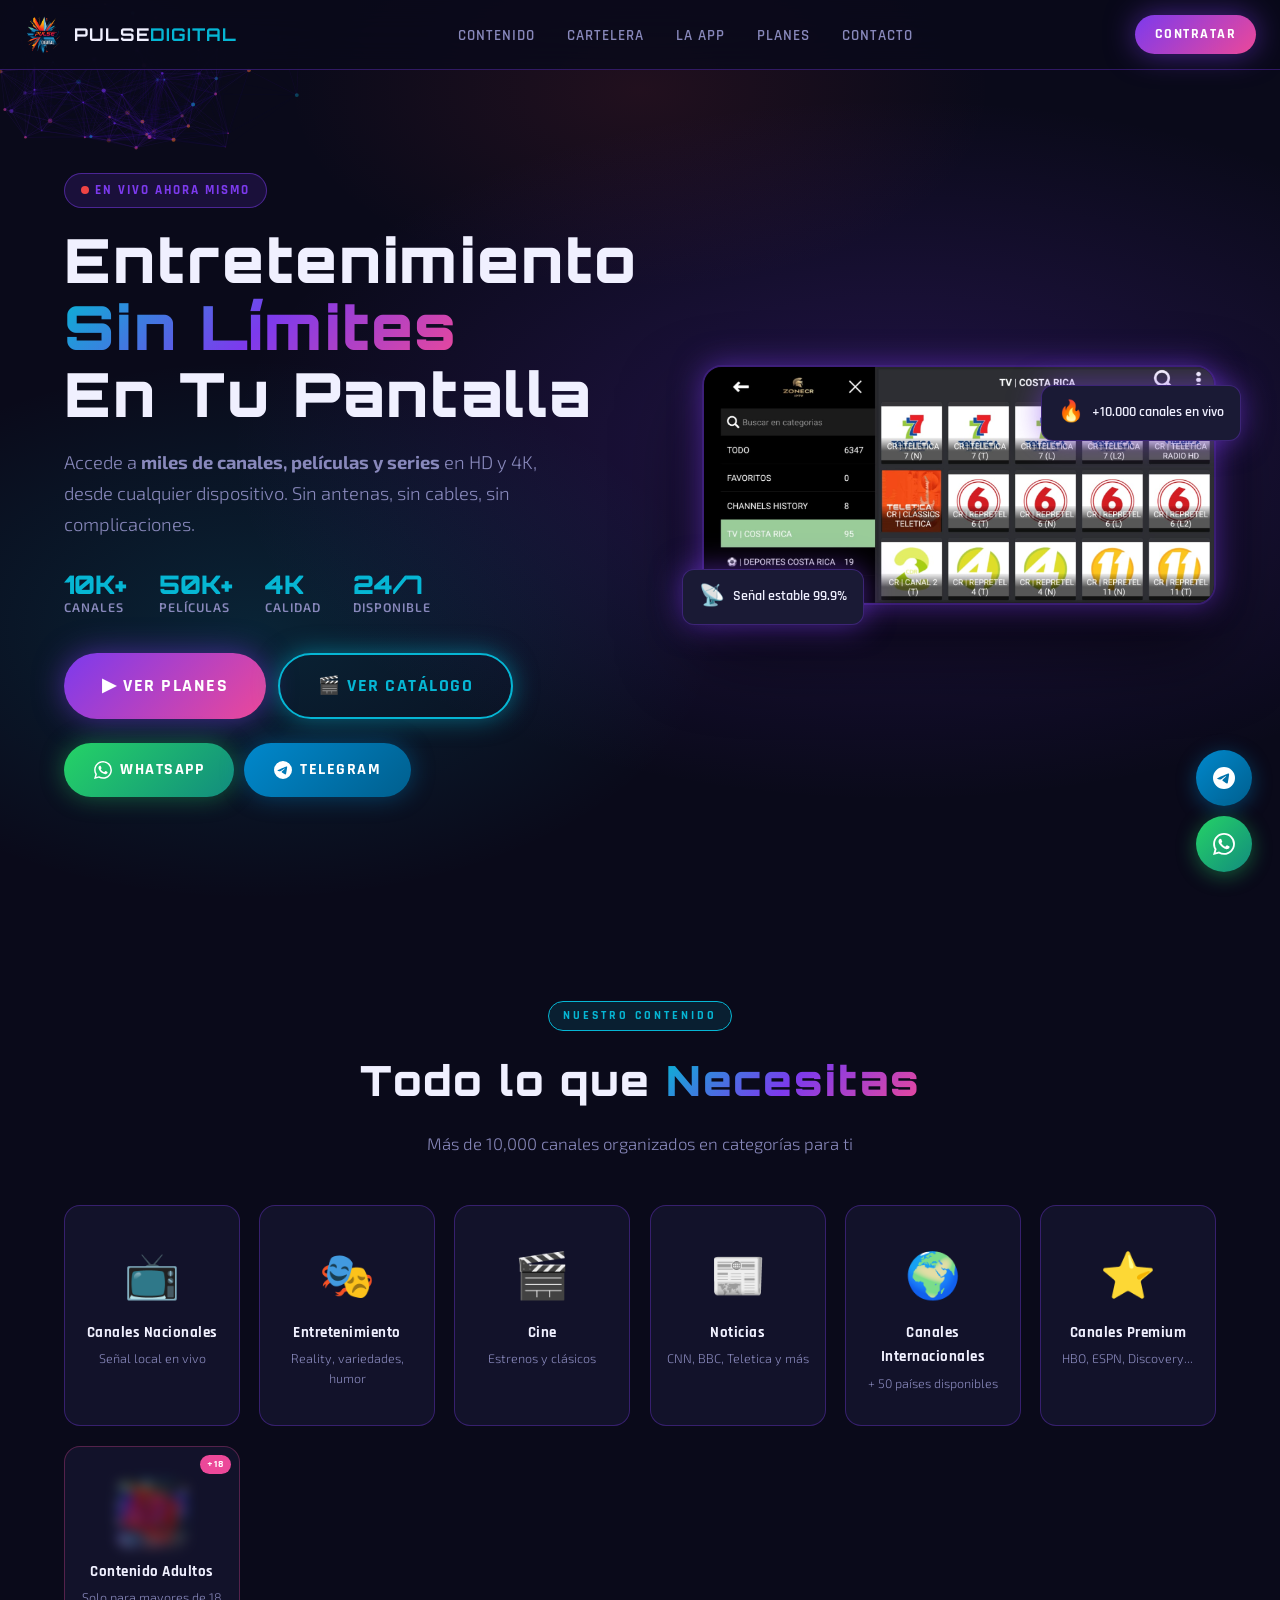
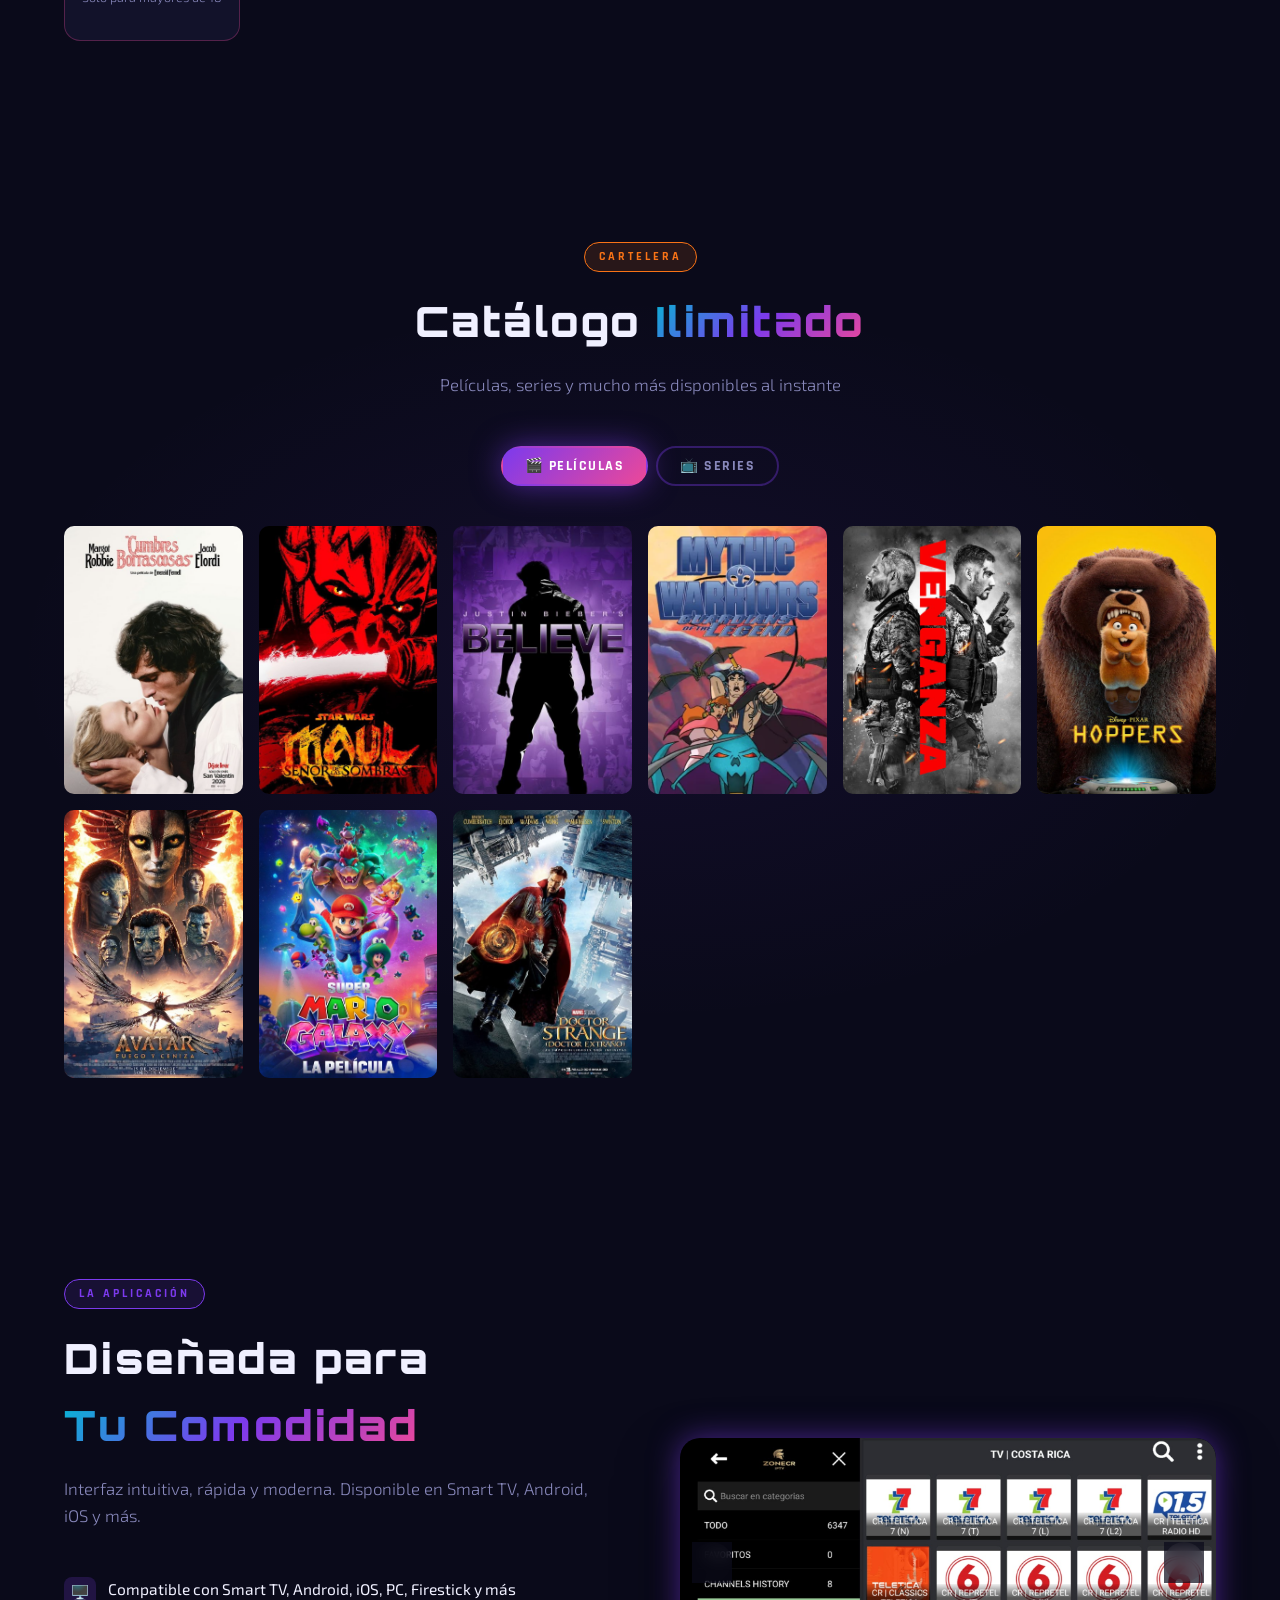
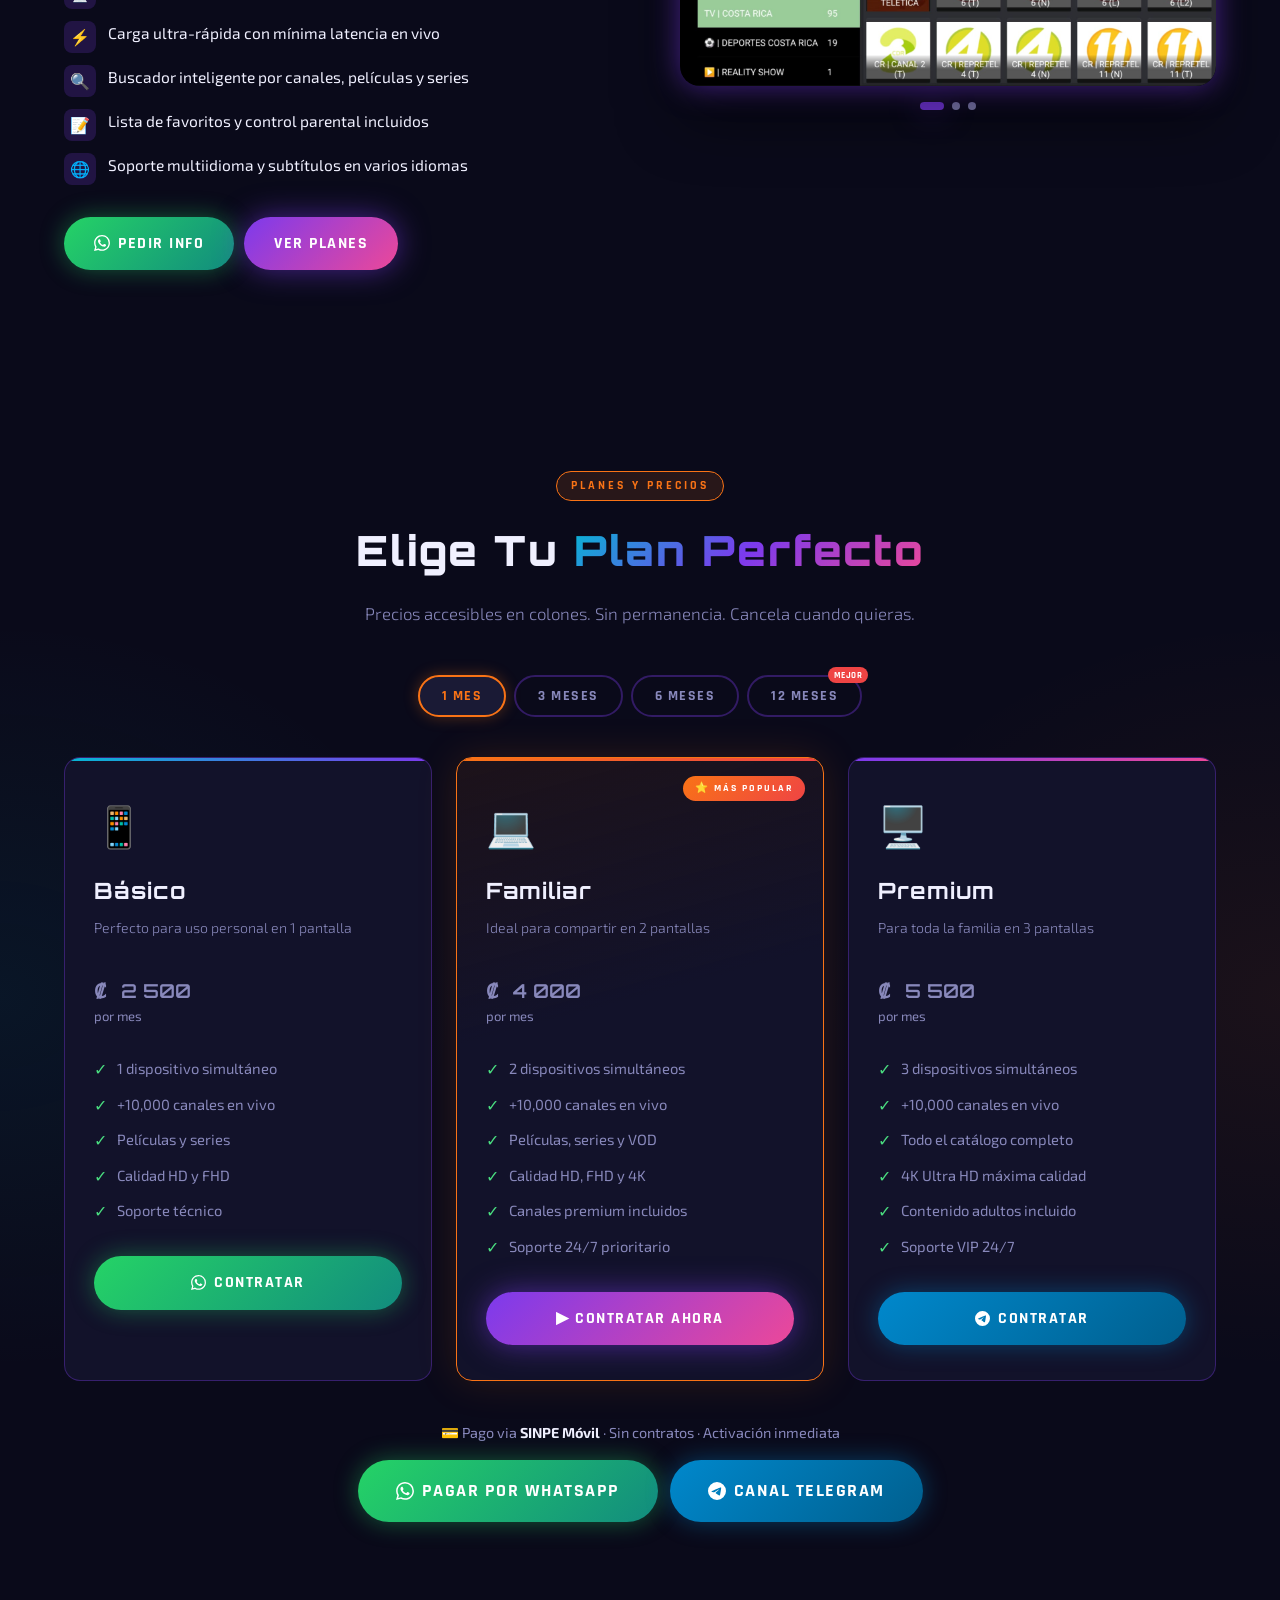
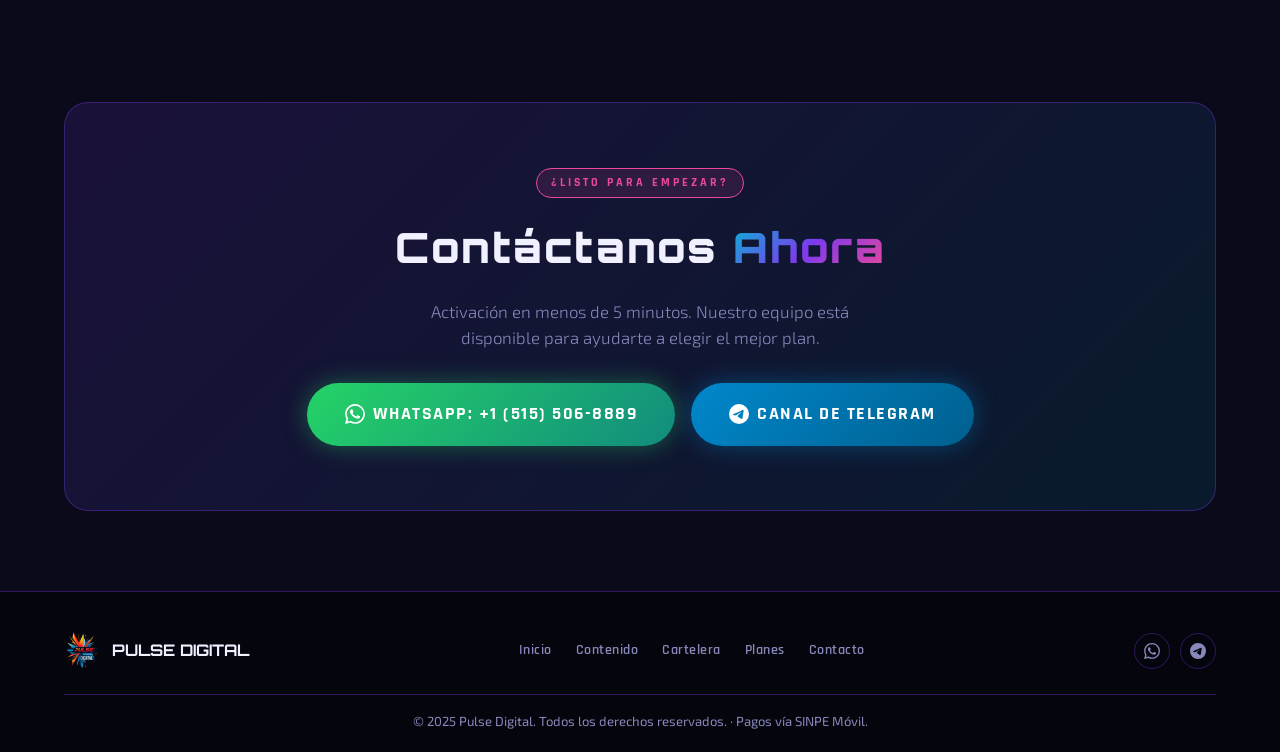
==== public/index.html @ c219a867 "ajustes y web completa" ====
<!DOCTYPE html>
<html lang="es">
<head>
  <meta charset="UTF-8" />
  <meta name="viewport" content="width=device-width, initial-scale=1.0" />
  <title>Pulse Digital — IPTV Premium</title>
  <meta name="description" content="Accede a miles de canales, películas y series con la mejor calidad de streaming. Pulse Digital IPTV — Entretenimiento sin límites." />

  <!-- Favicon -->
  <link rel="icon" type="image/png" href="images/logoPulseDigital.png" />

  <!-- Google Fonts -->
  <link rel="preconnect" href="https://fonts.googleapis.com" />
  <link rel="preconnect" href="https://fonts.gstatic.com" crossorigin />
  <link href="https://fonts.googleapis.com/css2?family=Rajdhani:wght@400;500;600;700&family=Exo+2:ital,wght@0,300;0,400;0,600;0,800;0,900;1,300&family=Orbitron:wght@400;700;900&display=swap" rel="stylesheet" />

  <!-- Stylesheet -->
  <link rel="stylesheet" href="styles.css" />
</head>
<body>

<!-- ============================
     FLOATING CONTACT BUTTONS
============================= -->
<div class="float-cta">
  <div style="position:relative;display:flex;align-items:center;">
    <a href="https://t.me/pulsedigitalnotification" target="_blank" rel="noopener" class="float-btn float-tg" aria-label="Telegram">
      <!-- Telegram SVG -->
      <svg width="22" height="22" viewBox="0 0 24 24" fill="currentColor"><path d="M11.944 0A12 12 0 0 0 0 12a12 12 0 0 0 12 12 12 12 0 0 0 12-12A12 12 0 0 0 12 0a12 12 0 0 0-.056 0zm4.962 7.224c.1-.002.321.023.465.14a.506.506 0 0 1 .171.325c.016.093.036.306.02.472-.18 1.898-.962 6.502-1.36 8.627-.168.9-.499 1.201-.82 1.23-.696.065-1.225-.46-1.9-.902-1.056-.693-1.653-1.124-2.678-1.8-1.185-.78-.417-1.21.258-1.91.177-.184 3.247-2.977 3.307-3.23.007-.032.014-.15-.056-.212s-.174-.041-.249-.024c-.106.024-1.793 1.14-5.061 3.345-.48.33-.913.49-1.302.48-.428-.008-1.252-.241-1.865-.44-.752-.245-1.349-.374-1.297-.789.027-.216.325-.437.893-.663 3.498-1.524 5.83-2.529 6.998-3.014 3.332-1.386 4.025-1.627 4.476-1.635z"/></svg>
    </a>
  </div>
  <div style="position:relative;display:flex;align-items:center;">
    <a href="https://wa.me/15155068889" target="_blank" rel="noopener" class="float-btn float-wa" aria-label="WhatsApp">
      <!-- WhatsApp SVG -->
      <svg width="22" height="22" viewBox="0 0 24 24" fill="currentColor"><path d="M17.472 14.382c-.297-.149-1.758-.867-2.03-.967-.273-.099-.471-.148-.67.15-.197.297-.767.966-.94 1.164-.173.199-.347.223-.644.075-.297-.15-1.255-.463-2.39-1.475-.883-.788-1.48-1.761-1.653-2.059-.173-.297-.018-.458.13-.606.134-.133.298-.347.446-.52.149-.174.198-.298.298-.497.099-.198.05-.371-.025-.52-.075-.149-.669-1.612-.916-2.207-.242-.579-.487-.5-.669-.51-.173-.008-.371-.01-.57-.01-.198 0-.52.074-.792.372-.272.297-1.04 1.016-1.04 2.479 0 1.462 1.065 2.875 1.213 3.074.149.198 2.096 3.2 5.077 4.487.709.306 1.262.489 1.694.625.712.227 1.36.195 1.871.118.571-.085 1.758-.719 2.006-1.413.248-.694.248-1.289.173-1.413-.074-.124-.272-.198-.57-.347m-5.421 7.403h-.004a9.87 9.87 0 0 1-5.031-1.378l-.361-.214-3.741.982.998-3.648-.235-.374a9.86 9.86 0 0 1-1.51-5.26c.001-5.45 4.436-9.884 9.888-9.884 2.64 0 5.122 1.03 6.988 2.898a9.825 9.825 0 0 1 2.893 6.994c-.003 5.45-4.437 9.884-9.885 9.884m8.413-18.297A11.815 11.815 0 0 0 12.05 0C5.495 0 .16 5.335.157 11.892c0 2.096.547 4.142 1.588 5.945L.057 24l6.305-1.654a11.882 11.882 0 0 0 5.683 1.448h.005c6.554 0 11.89-5.335 11.893-11.893a11.821 11.821 0 0 0-3.48-8.413z"/></svg>
    </a>
  </div>
</div>

<!-- ============================
     NAVBAR
============================= -->
<nav class="navbar" id="navbar">
  <a href="#" class="nav-logo">
    <img src="images/logoPulseDigital.png" alt="Pulse Digital Logo" />
    <span class="nav-logo-text">PULSE<span>DIGITAL</span></span>
  </a>

  <ul class="nav-links">
    <li><a href="#categorias">Contenido</a></li>
    <li><a href="#cartelera">Cartelera</a></li>
    <li><a href="#app">La App</a></li>
    <li><a href="#planes">Planes</a></li>
    <li><a href="#contacto">Contacto</a></li>
  </ul>

  <div class="nav-cta">
    <a href="https://wa.me/15155068889" target="_blank" rel="noopener" class="btn btn-primary">Contratar</a>
  </div>

  <div class="hamburger" id="hamburger" aria-label="Menú" role="button" tabindex="0">
    <span></span><span></span><span></span>
  </div>
</nav>

<!-- Mobile Menu -->
<div class="nav-mobile" id="navMobile">
  <a href="#categorias" class="nav-mobile-link">📺 Contenido</a>
  <a href="#cartelera" class="nav-mobile-link">🎬 Cartelera</a>
  <a href="#app" class="nav-mobile-link">📱 La App</a>
  <a href="#planes" class="nav-mobile-link">💰 Planes</a>
  <a href="#contacto" class="nav-mobile-link">📲 Contacto</a>
  <div class="mobile-btns">
    <a href="https://wa.me/15155068889" target="_blank" rel="noopener" class="btn btn-whatsapp">WhatsApp</a>
    <a href="https://t.me/pulsedigitalnotification" target="_blank" rel="noopener" class="btn btn-telegram">Telegram</a>
  </div>
</div>

<!-- ============================
     HERO
============================= -->
<section class="hero" id="inicio">
  <div class="hero-bg"></div>
  <canvas id="particleCanvas" class="hero-particles"></canvas>

  <div class="container">
    <div class="hero-content">
      <!-- Text -->
      <div class="hero-text">
        <div class="hero-badge">
          <span class="dot"></span>
          En vivo ahora mismo
        </div>

        <h1 class="hero-title">
          Entretenimiento<br />
          <span class="gradient-text">Sin Límites</span><br />
          En Tu Pantalla
        </h1>

        <p class="hero-sub">
          Accede a <strong>miles de canales, películas y series</strong> en HD y 4K,
          desde cualquier dispositivo. Sin antenas, sin cables, sin complicaciones.
        </p>

        <div class="hero-stats">
          <div class="stat">
            <span class="stat-num">10K+</span>
            <span class="stat-label">Canales</span>
          </div>
          <div class="stat">
            <span class="stat-num">50K+</span>
            <span class="stat-label">Películas</span>
          </div>
          <div class="stat">
            <span class="stat-num">4K</span>
            <span class="stat-label">Calidad</span>
          </div>
          <div class="stat">
            <span class="stat-num">24/7</span>
            <span class="stat-label">Disponible</span>
          </div>
        </div>

        <div class="hero-btns">
          <a href="#planes" class="btn btn-primary btn-lg">
            ▶ Ver Planes
          </a>
          <a href="#cartelera" class="btn btn-secondary btn-lg">
            🎬 Ver Catálogo
          </a>
        </div>

        <div class="hero-contact">
          <a href="https://wa.me/15155068889" target="_blank" rel="noopener" class="btn btn-whatsapp">
            <svg width="18" height="18" viewBox="0 0 24 24" fill="currentColor"><path d="M17.472 14.382c-.297-.149-1.758-.867-2.03-.967-.273-.099-.471-.148-.67.15-.197.297-.767.966-.94 1.164-.173.199-.347.223-.644.075-.297-.15-1.255-.463-2.39-1.475-.883-.788-1.48-1.761-1.653-2.059-.173-.297-.018-.458.13-.606.134-.133.298-.347.446-.52.149-.174.198-.298.298-.497.099-.198.05-.371-.025-.52-.075-.149-.669-1.612-.916-2.207-.242-.579-.487-.5-.669-.51-.173-.008-.371-.01-.57-.01-.198 0-.52.074-.792.372-.272.297-1.04 1.016-1.04 2.479 0 1.462 1.065 2.875 1.213 3.074.149.198 2.096 3.2 5.077 4.487.709.306 1.262.489 1.694.625.712.227 1.36.195 1.871.118.571-.085 1.758-.719 2.006-1.413.248-.694.248-1.289.173-1.413-.074-.124-.272-.198-.57-.347m-5.421 7.403h-.004a9.87 9.87 0 0 1-5.031-1.378l-.361-.214-3.741.982.998-3.648-.235-.374a9.86 9.86 0 0 1-1.51-5.26c.001-5.45 4.436-9.884 9.888-9.884 2.64 0 5.122 1.03 6.988 2.898a9.825 9.825 0 0 1 2.893 6.994c-.003 5.45-4.437 9.884-9.885 9.884m8.413-18.297A11.815 11.815 0 0 0 12.05 0C5.495 0 .16 5.335.157 11.892c0 2.096.547 4.142 1.588 5.945L.057 24l6.305-1.654a11.882 11.882 0 0 0 5.683 1.448h.005c6.554 0 11.89-5.335 11.893-11.893a11.821 11.821 0 0 0-3.48-8.413z"/></svg>
            WhatsApp
          </a>
          <a href="https://t.me/pulsedigitalnotification" target="_blank" rel="noopener" class="btn btn-telegram">
            <svg width="18" height="18" viewBox="0 0 24 24" fill="currentColor"><path d="M11.944 0A12 12 0 0 0 0 12a12 12 0 0 0 12 12 12 12 0 0 0 12-12A12 12 0 0 0 12 0a12 12 0 0 0-.056 0zm4.962 7.224c.1-.002.321.023.465.14a.506.506 0 0 1 .171.325c.016.093.036.306.02.472-.18 1.898-.962 6.502-1.36 8.627-.168.9-.499 1.201-.82 1.23-.696.065-1.225-.46-1.9-.902-1.056-.693-1.653-1.124-2.678-1.8-1.185-.78-.417-1.21.258-1.91.177-.184 3.247-2.977 3.307-3.23.007-.032.014-.15-.056-.212s-.174-.041-.249-.024c-.106.024-1.793 1.14-5.061 3.345-.48.33-.913.49-1.302.48-.428-.008-1.252-.241-1.865-.44-.752-.245-1.349-.374-1.297-.789.027-.216.325-.437.893-.663 3.498-1.524 5.83-2.529 6.998-3.014 3.332-1.386 4.025-1.627 4.476-1.635z"/></svg>
            Telegram
          </a>
        </div>
      </div>

      <!-- Visual -->
      <div class="hero-visual">
        <div class="hero-mockup-wrap">
          <img src="images/interfazapp.png" alt="Pulse Digital App" class="hero-screen" />
          <div class="hero-badge-pill pill-1">
            <span class="pill-icon">📡</span>
            <span>Señal estable 99.9%</span>
          </div>
          <div class="hero-badge-pill pill-2">
            <span class="pill-icon">🔥</span>
            <span>+10.000 canales en vivo</span>
          </div>
        </div>
      </div>
    </div>
  </div>
</section>

<!-- ============================
     CATEGORIES
============================= -->
<section class="categories" id="categorias">
  <div class="container">
    <div class="reveal">
      <div style="text-align:center;"><span class="section-tag tag-blue">Nuestro Contenido</span></div>
      <h2 class="section-title">Todo lo que <span class="gradient-text">Necesitas</span></h2>
      <p class="section-sub">Más de 10,000 canales organizados en categorías para ti</p>
    </div>

    <div class="categories-grid">

      <div class="cat-card reveal reveal-delay-1"
           style="--card-color:#06b6d4;--card-glow:rgba(6,182,212,0.35);--card-accent:linear-gradient(135deg,rgba(6,182,212,0.18),transparent)">
        <span class="cat-icon">📺</span>
        <div class="cat-name">Canales Nacionales</div>
        <div class="cat-count">Señal local en vivo</div>
      </div>

      <div class="cat-card reveal reveal-delay-2"
           style="--card-color:#7c3aed;--card-glow:rgba(124,58,237,0.35);--card-accent:linear-gradient(135deg,rgba(124,58,237,0.18),transparent)">
        <span class="cat-icon">🎭</span>
        <div class="cat-name">Entretenimiento</div>
        <div class="cat-count">Reality, variedades, humor</div>
      </div>

      <div class="cat-card reveal reveal-delay-3"
           style="--card-color:#f97316;--card-glow:rgba(249,115,22,0.35);--card-accent:linear-gradient(135deg,rgba(249,115,22,0.18),transparent)">
        <span class="cat-icon">🎬</span>
        <div class="cat-name">Cine</div>
        <div class="cat-count">Estrenos y clásicos</div>
      </div>

      <div class="cat-card reveal reveal-delay-4"
           style="--card-color:#ef4444;--card-glow:rgba(239,68,68,0.35);--card-accent:linear-gradient(135deg,rgba(239,68,68,0.18),transparent)">
        <span class="cat-icon">📰</span>
        <div class="cat-name">Noticias</div>
        <div class="cat-count">CNN, BBC, Teletica y más</div>
      </div>

      <div class="cat-card reveal reveal-delay-1"
           style="--card-color:#22c55e;--card-glow:rgba(34,197,94,0.35);--card-accent:linear-gradient(135deg,rgba(34,197,94,0.18),transparent)">
        <span class="cat-icon">🌍</span>
        <div class="cat-name">Canales Internacionales</div>
        <div class="cat-count">+ 50 países disponibles</div>
      </div>

      <div class="cat-card reveal reveal-delay-2"
           style="--card-color:#eab308;--card-glow:rgba(234,179,8,0.35);--card-accent:linear-gradient(135deg,rgba(234,179,8,0.18),transparent)">
        <span class="cat-icon">⭐</span>
        <div class="cat-name">Canales Premium</div>
        <div class="cat-count">HBO, ESPN, Discovery...</div>
      </div>

      <div class="cat-card adult-card reveal reveal-delay-3"
           style="--card-color:#ec4899;--card-glow:rgba(236,72,153,0.35);--card-accent:linear-gradient(135deg,rgba(236,72,153,0.18),transparent)">
        <div class="adult-badge">+18</div>
        <img src="images/canales+18.png" alt="Contenido +18" class="adult-img" />
        <div class="cat-name">Contenido Adultos</div>
        <div class="cat-count">Solo para mayores de 18</div>
      </div>

    </div>
  </div>
</section>

<!-- ============================
     CARTELERA / CATALOG
============================= -->
<section class="cartelera" id="cartelera">
  <div class="cartelera-bg"></div>
  <div class="container">
    <div class="reveal">
      <div style="text-align:center;"><span class="section-tag tag-orange">Cartelera</span></div>
      <h2 class="section-title">Catálogo <span class="gradient-text">Ilimitado</span></h2>
      <p class="section-sub">Películas, series y mucho más disponibles al instante</p>
    </div>

    <!-- Tabs -->
    <div class="tabs-wrap reveal">
      <button class="tab-btn active" data-tab="movies">🎬 Películas</button>
      <button class="tab-btn" data-tab="series">📺 Series</button>
    </div>

    <!-- Movies panel -->
    <div class="tab-panel active" id="tab-movies">
      <div class="media-grid">
        <div class="media-card reveal reveal-delay-1">
          <img src="images/pelicula1.png" alt="Película 1" loading="lazy" />
          <div class="media-overlay"><div class="media-play">▶</div></div>
        </div>
        <div class="media-card reveal reveal-delay-2">
          <img src="images/pelicula2.png" alt="Película 2" loading="lazy" />
          <div class="media-overlay"><div class="media-play">▶</div></div>
        </div>
        <div class="media-card reveal reveal-delay-3">
          <img src="images/pelicula3.png" alt="Película 3" loading="lazy" />
          <div class="media-overlay"><div class="media-play">▶</div></div>
        </div>
        <div class="media-card reveal reveal-delay-4">
          <img src="images/pelicula4.png" alt="Película 4" loading="lazy" />
          <div class="media-overlay"><div class="media-play">▶</div></div>
        </div>
        <div class="media-card reveal reveal-delay-1">
          <img src="images/pelicula5.png" alt="Película 5" loading="lazy" />
          <div class="media-overlay"><div class="media-play">▶</div></div>
        </div>
        <div class="media-card reveal reveal-delay-2">
          <img src="images/pelicula6.png" alt="Película 6" loading="lazy" />
          <div class="media-overlay"><div class="media-play">▶</div></div>
        </div>
        <div class="media-card reveal reveal-delay-3">
          <img src="images/pelicula7.png" alt="Película 7" loading="lazy" />
          <div class="media-overlay"><div class="media-play">▶</div></div>
        </div>
        <div class="media-card reveal reveal-delay-4">
          <img src="images/pelicula8.png" alt="Película 8" loading="lazy" />
          <div class="media-overlay"><div class="media-play">▶</div></div>
        </div>
        <div class="media-card reveal reveal-delay-1">
          <img src="images/pelicula9.png" alt="Película 9" loading="lazy" />
          <div class="media-overlay"><div class="media-play">▶</div></div>
        </div>
      </div>
    </div>

    <!-- Series panel -->
    <div class="tab-panel" id="tab-series">
      <div class="media-grid">
        <div class="media-card reveal reveal-delay-1">
          <img src="images/serie1.png" alt="Serie 1" loading="lazy" />
          <div class="media-overlay"><div class="media-play">▶</div></div>
        </div>
        <div class="media-card reveal reveal-delay-2">
          <img src="images/serie2.png" alt="Serie 2" loading="lazy" />
          <div class="media-overlay"><div class="media-play">▶</div></div>
        </div>
        <div class="media-card reveal reveal-delay-3">
          <img src="images/serie3.png" alt="Serie 3" loading="lazy" />
          <div class="media-overlay"><div class="media-play">▶</div></div>
        </div>
        <div class="media-card reveal reveal-delay-4">
          <img src="images/serie4.png" alt="Serie 4" loading="lazy" />
          <div class="media-overlay"><div class="media-play">▶</div></div>
        </div>
      </div>
    </div>
  </div>
</section>

<!-- ============================
     APP SECTION
============================= -->
<section class="app-section" id="app">
  <div class="container">
    <div class="app-inner">
      <!-- Text -->
      <div class="app-text reveal">
        <span class="section-tag tag-purple">La Aplicación</span>
        <h2 class="section-title">Diseñada para<br /><span class="gradient-text">Tu Comodidad</span></h2>
        <p class="section-sub">Interfaz intuitiva, rápida y moderna. Disponible en Smart TV, Android, iOS y más.</p>

        <ul class="app-features">
          <li class="app-feat">
            <span class="feat-icon">🖥️</span>
            <span>Compatible con Smart TV, Android, iOS, PC, Firestick y más</span>
          </li>
          <li class="app-feat">
            <span class="feat-icon">⚡</span>
            <span>Carga ultra-rápida con mínima latencia en vivo</span>
          </li>
          <li class="app-feat">
            <span class="feat-icon">🔍</span>
            <span>Buscador inteligente por canales, películas y series</span>
          </li>
          <li class="app-feat">
            <span class="feat-icon">📝</span>
            <span>Lista de favoritos y control parental incluidos</span>
          </li>
          <li class="app-feat">
            <span class="feat-icon">🌐</span>
            <span>Soporte multiidioma y subtítulos en varios idiomas</span>
          </li>
        </ul>

        <div style="display:flex;gap:10px;flex-wrap:wrap;">
          <a href="https://wa.me/15155068889" target="_blank" rel="noopener" class="btn btn-whatsapp">
            <svg width="16" height="16" viewBox="0 0 24 24" fill="currentColor"><path d="M17.472 14.382c-.297-.149-1.758-.867-2.03-.967-.273-.099-.471-.148-.67.15-.197.297-.767.966-.94 1.164-.173.199-.347.223-.644.075-.297-.15-1.255-.463-2.39-1.475-.883-.788-1.48-1.761-1.653-2.059-.173-.297-.018-.458.13-.606.134-.133.298-.347.446-.52.149-.174.198-.298.298-.497.099-.198.05-.371-.025-.52-.075-.149-.669-1.612-.916-2.207-.242-.579-.487-.5-.669-.51-.173-.008-.371-.01-.57-.01-.198 0-.52.074-.792.372-.272.297-1.04 1.016-1.04 2.479 0 1.462 1.065 2.875 1.213 3.074.149.198 2.096 3.2 5.077 4.487.709.306 1.262.489 1.694.625.712.227 1.36.195 1.871.118.571-.085 1.758-.719 2.006-1.413.248-.694.248-1.289.173-1.413-.074-.124-.272-.198-.57-.347m-5.421 7.403h-.004a9.87 9.87 0 0 1-5.031-1.378l-.361-.214-3.741.982.998-3.648-.235-.374a9.86 9.86 0 0 1-1.51-5.26c.001-5.45 4.436-9.884 9.888-9.884 2.64 0 5.122 1.03 6.988 2.898a9.825 9.825 0 0 1 2.893 6.994c-.003 5.45-4.437 9.884-9.885 9.884m8.413-18.297A11.815 11.815 0 0 0 12.05 0C5.495 0 .16 5.335.157 11.892c0 2.096.547 4.142 1.588 5.945L.057 24l6.305-1.654a11.882 11.882 0 0 0 5.683 1.448h.005c6.554 0 11.89-5.335 11.893-11.893a11.821 11.821 0 0 0-3.48-8.413z"/></svg>
            Pedir Info
          </a>
          <a href="#planes" class="btn btn-primary">Ver Planes</a>
        </div>
      </div>

      <!-- Slider -->
      <div class="reveal reveal-delay-2">
        <div class="slider-wrap">
          <div class="slider-track" id="sliderTrack">
            <div class="slide"><img src="images/interfazapp.png" alt="App Pantalla 1" /></div>
            <div class="slide"><img src="images/interfazapp2.png" alt="App Pantalla 2" /></div>
            <div class="slide"><img src="images/interfazapp3.png" alt="App Pantalla 3" /></div>
          </div>
          <div class="slider-arrows">
            <button class="arrow-btn" id="prevSlide" aria-label="Anterior">‹</button>
            <button class="arrow-btn" id="nextSlide" aria-label="Siguiente">›</button>
          </div>
        </div>
        <div class="slider-dots" id="sliderDots">
          <button class="dot active" data-index="0"></button>
          <button class="dot" data-index="1"></button>
          <button class="dot" data-index="2"></button>
        </div>
      </div>
    </div>
  </div>
</section>

<!-- ============================
     PRICING
============================= -->
<section class="pricing" id="planes">
  <div class="pricing-bg"></div>
  <div class="container">
    <div class="reveal">
      <div style="text-align:center;"><span class="section-tag tag-orange">Planes y Precios</span></div>
      <h2 class="section-title">Elige Tu <span class="gradient-text">Plan Perfecto</span></h2>
      <p class="section-sub">Precios accesibles en colones. Sin permanencia. Cancela cuando quieras.</p>
    </div>

    <!-- Duration Switcher -->
    <div class="duration-switch reveal">
      <button class="dur-btn active" data-dur="1">1 Mes</button>
      <button class="dur-btn" data-dur="3">3 Meses</button>
      <button class="dur-btn" data-dur="6">6 Meses</button>
      <button class="dur-btn" data-dur="12">
        12 Meses
        <span class="dur-badge">MEJOR</span>
      </button>
    </div>

    <!-- Plans Grid -->
    <div class="plans-grid">

      <!-- Plan 1 Dispositivo -->
      <div class="plan-card reveal reveal-delay-1"
           style="--plan-gradient: linear-gradient(90deg, #06b6d4, #7c3aed)">
        <span class="plan-icon">📱</span>
        <div class="plan-name">Básico</div>
        <div class="plan-desc">Perfecto para uso personal en 1 pantalla</div>
        <div class="plan-price-wrap">
          <div class="plan-price">
            <span class="plan-currency">₡</span>
            <span id="price-1"></span>
          </div>
          <div class="plan-period" id="period-1"></div>
        </div>
        <ul class="plan-features">
          <li class="plan-feat"><span class="check">✓</span> 1 dispositivo simultáneo</li>
          <li class="plan-feat"><span class="check">✓</span> +10,000 canales en vivo</li>
          <li class="plan-feat"><span class="check">✓</span> Películas y series</li>
          <li class="plan-feat"><span class="check">✓</span> Calidad HD y FHD</li>
          <li class="plan-feat"><span class="check">✓</span> Soporte técnico</li>
        </ul>
        <a href="https://wa.me/15155068889?text=Hola,%20quiero%20el%20plan%20B%C3%A1sico%20de%201%20dispositivo" target="_blank" rel="noopener" class="btn btn-whatsapp">
          <svg width="15" height="15" viewBox="0 0 24 24" fill="currentColor"><path d="M17.472 14.382c-.297-.149-1.758-.867-2.03-.967-.273-.099-.471-.148-.67.15-.197.297-.767.966-.94 1.164-.173.199-.347.223-.644.075-.297-.15-1.255-.463-2.39-1.475-.883-.788-1.48-1.761-1.653-2.059-.173-.297-.018-.458.13-.606.134-.133.298-.347.446-.52.149-.174.198-.298.298-.497.099-.198.05-.371-.025-.52-.075-.149-.669-1.612-.916-2.207-.242-.579-.487-.5-.669-.51-.173-.008-.371-.01-.57-.01-.198 0-.52.074-.792.372-.272.297-1.04 1.016-1.04 2.479 0 1.462 1.065 2.875 1.213 3.074.149.198 2.096 3.2 5.077 4.487.709.306 1.262.489 1.694.625.712.227 1.36.195 1.871.118.571-.085 1.758-.719 2.006-1.413.248-.694.248-1.289.173-1.413-.074-.124-.272-.198-.57-.347m-5.421 7.403h-.004a9.87 9.87 0 0 1-5.031-1.378l-.361-.214-3.741.982.998-3.648-.235-.374a9.86 9.86 0 0 1-1.51-5.26c.001-5.45 4.436-9.884 9.888-9.884 2.64 0 5.122 1.03 6.988 2.898a9.825 9.825 0 0 1 2.893 6.994c-.003 5.45-4.437 9.884-9.885 9.884m8.413-18.297A11.815 11.815 0 0 0 12.05 0C5.495 0 .16 5.335.157 11.892c0 2.096.547 4.142 1.588 5.945L.057 24l6.305-1.654a11.882 11.882 0 0 0 5.683 1.448h.005c6.554 0 11.89-5.335 11.893-11.893a11.821 11.821 0 0 0-3.48-8.413z"/></svg>
          Contratar
        </a>
      </div>

      <!-- Plan 2 Dispositivos FEATURED -->
      <div class="plan-card featured reveal reveal-delay-2"
           style="--plan-gradient: linear-gradient(90deg, #f97316, #ef4444)">
        <span class="plan-popular">⭐ MÁS POPULAR</span>
        <span class="plan-icon">💻</span>
        <div class="plan-name">Familiar</div>
        <div class="plan-desc">Ideal para compartir en 2 pantallas</div>
        <div class="plan-price-wrap">
          <div class="plan-price">
            <span class="plan-currency">₡</span>
            <span id="price-2"></span>
          </div>
          <div class="plan-period" id="period-2"></div>
        </div>
        <ul class="plan-features">
          <li class="plan-feat"><span class="check">✓</span> 2 dispositivos simultáneos</li>
          <li class="plan-feat"><span class="check">✓</span> +10,000 canales en vivo</li>
          <li class="plan-feat"><span class="check">✓</span> Películas, series y VOD</li>
          <li class="plan-feat"><span class="check">✓</span> Calidad HD, FHD y 4K</li>
          <li class="plan-feat"><span class="check">✓</span> Canales premium incluidos</li>
          <li class="plan-feat"><span class="check">✓</span> Soporte 24/7 prioritario</li>
        </ul>
        <a href="https://wa.me/15155068889?text=Hola,%20quiero%20el%20plan%20Familiar%20de%202%20dispositivos" target="_blank" rel="noopener" class="btn btn-primary">
          ▶ Contratar Ahora
        </a>
      </div>

      <!-- Plan 3 Dispositivos -->
      <div class="plan-card reveal reveal-delay-3"
           style="--plan-gradient: linear-gradient(90deg, #7c3aed, #ec4899)">
        <span class="plan-icon">🖥️</span>
        <div class="plan-name">Premium</div>
        <div class="plan-desc">Para toda la familia en 3 pantallas</div>
        <div class="plan-price-wrap">
          <div class="plan-price">
            <span class="plan-currency">₡</span>
            <span id="price-3"></span>
          </div>
          <div class="plan-period" id="period-3"></div>
        </div>
        <ul class="plan-features">
          <li class="plan-feat"><span class="check">✓</span> 3 dispositivos simultáneos</li>
          <li class="plan-feat"><span class="check">✓</span> +10,000 canales en vivo</li>
          <li class="plan-feat"><span class="check">✓</span> Todo el catálogo completo</li>
          <li class="plan-feat"><span class="check">✓</span> 4K Ultra HD máxima calidad</li>
          <li class="plan-feat"><span class="check">✓</span> Contenido adultos incluido</li>
          <li class="plan-feat"><span class="check">✓</span> Soporte VIP 24/7</li>
        </ul>
        <a href="https://wa.me/15155068889?text=Hola,%20quiero%20el%20plan%20Premium%20de%203%20dispositivos" target="_blank" rel="noopener" class="btn btn-telegram">
          <svg width="15" height="15" viewBox="0 0 24 24" fill="currentColor"><path d="M11.944 0A12 12 0 0 0 0 12a12 12 0 0 0 12 12 12 12 0 0 0 12-12A12 12 0 0 0 12 0a12 12 0 0 0-.056 0zm4.962 7.224c.1-.002.321.023.465.14a.506.506 0 0 1 .171.325c.016.093.036.306.02.472-.18 1.898-.962 6.502-1.36 8.627-.168.9-.499 1.201-.82 1.23-.696.065-1.225-.46-1.9-.902-1.056-.693-1.653-1.124-2.678-1.8-1.185-.78-.417-1.21.258-1.91.177-.184 3.247-2.977 3.307-3.23.007-.032.014-.15-.056-.212s-.174-.041-.249-.024c-.106.024-1.793 1.14-5.061 3.345-.48.33-.913.49-1.302.48-.428-.008-1.252-.241-1.865-.44-.752-.245-1.349-.374-1.297-.789.027-.216.325-.437.893-.663 3.498-1.524 5.83-2.529 6.998-3.014 3.332-1.386 4.025-1.627 4.476-1.635z"/></svg>
          Contratar
        </a>
      </div>
    </div>

    <!-- Payment info -->
    <div class="reveal" style="text-align:center;margin-top:2.5rem;">
      <p style="color:var(--text-muted);font-size:0.9rem;margin-bottom:1rem;">
        💳 Pago via <strong style="color:var(--text)">SINPE Móvil</strong> · Sin contratos · Activación inmediata
      </p>
      <div style="display:flex;justify-content:center;gap:12px;flex-wrap:wrap;">
        <a href="https://wa.me/15155068889" target="_blank" rel="noopener" class="btn btn-whatsapp btn-lg">
          <svg width="18" height="18" viewBox="0 0 24 24" fill="currentColor"><path d="M17.472 14.382c-.297-.149-1.758-.867-2.03-.967-.273-.099-.471-.148-.67.15-.197.297-.767.966-.94 1.164-.173.199-.347.223-.644.075-.297-.15-1.255-.463-2.39-1.475-.883-.788-1.48-1.761-1.653-2.059-.173-.297-.018-.458.13-.606.134-.133.298-.347.446-.52.149-.174.198-.298.298-.497.099-.198.05-.371-.025-.52-.075-.149-.669-1.612-.916-2.207-.242-.579-.487-.5-.669-.51-.173-.008-.371-.01-.57-.01-.198 0-.52.074-.792.372-.272.297-1.04 1.016-1.04 2.479 0 1.462 1.065 2.875 1.213 3.074.149.198 2.096 3.2 5.077 4.487.709.306 1.262.489 1.694.625.712.227 1.36.195 1.871.118.571-.085 1.758-.719 2.006-1.413.248-.694.248-1.289.173-1.413-.074-.124-.272-.198-.57-.347m-5.421 7.403h-.004a9.87 9.87 0 0 1-5.031-1.378l-.361-.214-3.741.982.998-3.648-.235-.374a9.86 9.86 0 0 1-1.51-5.26c.001-5.45 4.436-9.884 9.888-9.884 2.64 0 5.122 1.03 6.988 2.898a9.825 9.825 0 0 1 2.893 6.994c-.003 5.45-4.437 9.884-9.885 9.884m8.413-18.297A11.815 11.815 0 0 0 12.05 0C5.495 0 .16 5.335.157 11.892c0 2.096.547 4.142 1.588 5.945L.057 24l6.305-1.654a11.882 11.882 0 0 0 5.683 1.448h.005c6.554 0 11.89-5.335 11.893-11.893a11.821 11.821 0 0 0-3.48-8.413z"/></svg>
          Pagar por WhatsApp
        </a>
        <a href="https://t.me/pulsedigitalnotification" target="_blank" rel="noopener" class="btn btn-telegram btn-lg">
          <svg width="18" height="18" viewBox="0 0 24 24" fill="currentColor"><path d="M11.944 0A12 12 0 0 0 0 12a12 12 0 0 0 12 12 12 12 0 0 0 12-12A12 12 0 0 0 12 0a12 12 0 0 0-.056 0zm4.962 7.224c.1-.002.321.023.465.14a.506.506 0 0 1 .171.325c.016.093.036.306.02.472-.18 1.898-.962 6.502-1.36 8.627-.168.9-.499 1.201-.82 1.23-.696.065-1.225-.46-1.9-.902-1.056-.693-1.653-1.124-2.678-1.8-1.185-.78-.417-1.21.258-1.91.177-.184 3.247-2.977 3.307-3.23.007-.032.014-.15-.056-.212s-.174-.041-.249-.024c-.106.024-1.793 1.14-5.061 3.345-.48.33-.913.49-1.302.48-.428-.008-1.252-.241-1.865-.44-.752-.245-1.349-.374-1.297-.789.027-.216.325-.437.893-.663 3.498-1.524 5.83-2.529 6.998-3.014 3.332-1.386 4.025-1.627 4.476-1.635z"/></svg>
          Canal Telegram
        </a>
      </div>
    </div>
  </div>
</section>

<!-- ============================
     CONTACT SECTION
============================= -->
<section class="contact-section" id="contacto">
  <div class="container">
    <div class="contact-inner reveal">
      <span class="section-tag tag-pink" style="display:inline-block;margin-bottom:1rem;">¿Listo para Empezar?</span>
      <h2 class="section-title">Contáctanos <span class="gradient-text">Ahora</span></h2>
      <p class="section-sub" style="max-width:500px;margin:0 auto 0;">
        Activación en menos de 5 minutos. Nuestro equipo está disponible para ayudarte a elegir el mejor plan.
      </p>
      <div class="contact-btns">
        <a href="https://wa.me/15155068889?text=Hola!%20Me%20interesa%20el%20servicio%20de%20IPTV%20Pulse%20Digital" target="_blank" rel="noopener" class="btn btn-whatsapp btn-lg">
          <svg width="20" height="20" viewBox="0 0 24 24" fill="currentColor"><path d="M17.472 14.382c-.297-.149-1.758-.867-2.03-.967-.273-.099-.471-.148-.67.15-.197.297-.767.966-.94 1.164-.173.199-.347.223-.644.075-.297-.15-1.255-.463-2.39-1.475-.883-.788-1.48-1.761-1.653-2.059-.173-.297-.018-.458.13-.606.134-.133.298-.347.446-.52.149-.174.198-.298.298-.497.099-.198.05-.371-.025-.52-.075-.149-.669-1.612-.916-2.207-.242-.579-.487-.5-.669-.51-.173-.008-.371-.01-.57-.01-.198 0-.52.074-.792.372-.272.297-1.04 1.016-1.04 2.479 0 1.462 1.065 2.875 1.213 3.074.149.198 2.096 3.2 5.077 4.487.709.306 1.262.489 1.694.625.712.227 1.36.195 1.871.118.571-.085 1.758-.719 2.006-1.413.248-.694.248-1.289.173-1.413-.074-.124-.272-.198-.57-.347m-5.421 7.403h-.004a9.87 9.87 0 0 1-5.031-1.378l-.361-.214-3.741.982.998-3.648-.235-.374a9.86 9.86 0 0 1-1.51-5.26c.001-5.45 4.436-9.884 9.888-9.884 2.64 0 5.122 1.03 6.988 2.898a9.825 9.825 0 0 1 2.893 6.994c-.003 5.45-4.437 9.884-9.885 9.884m8.413-18.297A11.815 11.815 0 0 0 12.05 0C5.495 0 .16 5.335.157 11.892c0 2.096.547 4.142 1.588 5.945L.057 24l6.305-1.654a11.882 11.882 0 0 0 5.683 1.448h.005c6.554 0 11.89-5.335 11.893-11.893a11.821 11.821 0 0 0-3.48-8.413z"/></svg>
          WhatsApp: +1 (515) 506-8889
        </a>
        <a href="https://t.me/pulsedigitalnotification" target="_blank" rel="noopener" class="btn btn-telegram btn-lg">
          <svg width="20" height="20" viewBox="0 0 24 24" fill="currentColor"><path d="M11.944 0A12 12 0 0 0 0 12a12 12 0 0 0 12 12 12 12 0 0 0 12-12A12 12 0 0 0 12 0a12 12 0 0 0-.056 0zm4.962 7.224c.1-.002.321.023.465.14a.506.506 0 0 1 .171.325c.016.093.036.306.02.472-.18 1.898-.962 6.502-1.36 8.627-.168.9-.499 1.201-.82 1.23-.696.065-1.225-.46-1.9-.902-1.056-.693-1.653-1.124-2.678-1.8-1.185-.78-.417-1.21.258-1.91.177-.184 3.247-2.977 3.307-3.23.007-.032.014-.15-.056-.212s-.174-.041-.249-.024c-.106.024-1.793 1.14-5.061 3.345-.48.33-.913.49-1.302.48-.428-.008-1.252-.241-1.865-.44-.752-.245-1.349-.374-1.297-.789.027-.216.325-.437.893-.663 3.498-1.524 5.83-2.529 6.998-3.014 3.332-1.386 4.025-1.627 4.476-1.635z"/></svg>
          Canal de Telegram
        </a>
      </div>
    </div>
  </div>
</section>

<!-- ============================
     FOOTER
============================= -->
<footer>
  <div class="container">
    <div class="footer-inner">
      <div class="footer-logo">
        <img src="images/logoPulseDigital.png" alt="Pulse Digital" />
        <span class="footer-logo-text">PULSE DIGITAL</span>
      </div>
      <div class="footer-links">
        <a href="#inicio">Inicio</a>
        <a href="#categorias">Contenido</a>
        <a href="#cartelera">Cartelera</a>
        <a href="#planes">Planes</a>
        <a href="#contacto">Contacto</a>
      </div>
      <div class="footer-social">
        <a href="https://wa.me/15155068889" target="_blank" rel="noopener" class="social-btn" aria-label="WhatsApp">
          <svg width="16" height="16" viewBox="0 0 24 24" fill="currentColor"><path d="M17.472 14.382c-.297-.149-1.758-.867-2.03-.967-.273-.099-.471-.148-.67.15-.197.297-.767.966-.94 1.164-.173.199-.347.223-.644.075-.297-.15-1.255-.463-2.39-1.475-.883-.788-1.48-1.761-1.653-2.059-.173-.297-.018-.458.13-.606.134-.133.298-.347.446-.52.149-.174.198-.298.298-.497.099-.198.05-.371-.025-.52-.075-.149-.669-1.612-.916-2.207-.242-.579-.487-.5-.669-.51-.173-.008-.371-.01-.57-.01-.198 0-.52.074-.792.372-.272.297-1.04 1.016-1.04 2.479 0 1.462 1.065 2.875 1.213 3.074.149.198 2.096 3.2 5.077 4.487.709.306 1.262.489 1.694.625.712.227 1.36.195 1.871.118.571-.085 1.758-.719 2.006-1.413.248-.694.248-1.289.173-1.413-.074-.124-.272-.198-.57-.347m-5.421 7.403h-.004a9.87 9.87 0 0 1-5.031-1.378l-.361-.214-3.741.982.998-3.648-.235-.374a9.86 9.86 0 0 1-1.51-5.26c.001-5.45 4.436-9.884 9.888-9.884 2.64 0 5.122 1.03 6.988 2.898a9.825 9.825 0 0 1 2.893 6.994c-.003 5.45-4.437 9.884-9.885 9.884m8.413-18.297A11.815 11.815 0 0 0 12.05 0C5.495 0 .16 5.335.157 11.892c0 2.096.547 4.142 1.588 5.945L.057 24l6.305-1.654a11.882 11.882 0 0 0 5.683 1.448h.005c6.554 0 11.89-5.335 11.893-11.893a11.821 11.821 0 0 0-3.48-8.413z"/></svg>
        </a>
        <a href="https://t.me/pulsedigitalnotification" target="_blank" rel="noopener" class="social-btn" aria-label="Telegram">
          <svg width="16" height="16" viewBox="0 0 24 24" fill="currentColor"><path d="M11.944 0A12 12 0 0 0 0 12a12 12 0 0 0 12 12 12 12 0 0 0 12-12A12 12 0 0 0 12 0a12 12 0 0 0-.056 0zm4.962 7.224c.1-.002.321.023.465.14a.506.506 0 0 1 .171.325c.016.093.036.306.02.472-.18 1.898-.962 6.502-1.36 8.627-.168.9-.499 1.201-.82 1.23-.696.065-1.225-.46-1.9-.902-1.056-.693-1.653-1.124-2.678-1.8-1.185-.78-.417-1.21.258-1.91.177-.184 3.247-2.977 3.307-3.23.007-.032.014-.15-.056-.212s-.174-.041-.249-.024c-.106.024-1.793 1.14-5.061 3.345-.48.33-.913.49-1.302.48-.428-.008-1.252-.241-1.865-.44-.752-.245-1.349-.374-1.297-.789.027-.216.325-.437.893-.663 3.498-1.524 5.83-2.529 6.998-3.014 3.332-1.386 4.025-1.627 4.476-1.635z"/></svg>
        </a>
      </div>
    </div>
    <div class="footer-bottom">
      <p>© 2025 Pulse Digital. Todos los derechos reservados. · Pagos vía SINPE Móvil.</p>
    </div>
  </div>
</footer>

<!-- Script -->
<script src="script.js"></script>
</body>
</html>
---- public/styles.css ----
/* =============================================
   PULSE DIGITAL — IPTV Landing Page
   styles.css
   ============================================= */

/* --- Google Fonts Import --- */
@import url('https://fonts.googleapis.com/css2?family=Rajdhani:wght@400;500;600;700&family=Exo+2:ital,wght@0,300;0,400;0,600;0,800;0,900;1,300&family=Orbitron:wght@400;700;900&display=swap');

/* --- CSS Variables --- */
:root {
  --primary:      #7c3aed;
  --primary-dark: #4c1d95;
  --accent-blue:  #06b6d4;
  --accent-red:   #ef4444;
  --accent-orange:#f97316;
  --accent-pink:  #ec4899;
  --bg-dark:      #0a0a1a;
  --bg-card:      #12122a;
  --bg-card2:     #1a1a35;
  --text:         #f0f0ff;
  --text-muted:   #8888bb;
  --border:       rgba(124,58,237,0.35);
  --glow-purple:  0 0 30px rgba(124,58,237,0.55);
  --glow-blue:    0 0 25px rgba(6,182,212,0.5);
  --glow-orange:  0 0 25px rgba(249,115,22,0.5);
  --radius:       16px;
  --radius-sm:    10px;
  --font-display: 'Orbitron', sans-serif;
  --font-body:    'Exo 2', sans-serif;
  --font-ui:      'Rajdhani', sans-serif;
  --transition:   0.35s cubic-bezier(0.4, 0, 0.2, 1);
}

/* --- Reset & Base --- */
*, *::before, *::after { box-sizing: border-box; margin: 0; padding: 0; }

html { scroll-behavior: smooth; font-size: 16px; }

body {
  font-family: var(--font-body);
  background: var(--bg-dark);
  color: var(--text);
  overflow-x: hidden;
  line-height: 1.6;
}

/* Scrollbar */
::-webkit-scrollbar { width: 6px; }
::-webkit-scrollbar-track { background: var(--bg-dark); }
::-webkit-scrollbar-thumb { background: var(--primary); border-radius: 3px; }

/* --- Utility --- */
.container { max-width: 1200px; margin: 0 auto; padding: 0 24px; }
.section-title {
  font-family: var(--font-display);
  font-size: clamp(1.6rem, 4vw, 2.6rem);
  font-weight: 900;
  text-align: center;
  margin-bottom: 0.4em;
  letter-spacing: 2px;
}
.section-sub {
  text-align: center;
  color: var(--text-muted);
  font-size: 1.05rem;
  margin-bottom: 3rem;
  font-weight: 300;
}
.gradient-text {
  background: linear-gradient(135deg, var(--accent-blue), var(--primary), var(--accent-pink));
  -webkit-background-clip: text;
  -webkit-text-fill-color: transparent;
  background-clip: text;
}
.section-tag {
  display: inline-block;
  font-family: var(--font-ui);
  font-size: 0.78rem;
  font-weight: 700;
  letter-spacing: 3px;
  text-transform: uppercase;
  padding: 4px 14px;
  border-radius: 30px;
  margin-bottom: 1rem;
  border: 1px solid;
}
.tag-purple { color: var(--primary); border-color: var(--primary); background: rgba(124,58,237,0.12); }
.tag-blue   { color: var(--accent-blue); border-color: var(--accent-blue); background: rgba(6,182,212,0.12); }
.tag-orange { color: var(--accent-orange); border-color: var(--accent-orange); background: rgba(249,115,22,0.12); }
.tag-pink   { color: var(--accent-pink); border-color: var(--accent-pink); background: rgba(236,72,153,0.12); }

/* --- CTA Buttons --- */
.btn {
  display: inline-flex;
  align-items: center;
  gap: 8px;
  font-family: var(--font-ui);
  font-size: 1rem;
  font-weight: 700;
  letter-spacing: 1.5px;
  text-transform: uppercase;
  padding: 14px 30px;
  border-radius: 50px;
  text-decoration: none;
  cursor: pointer;
  border: none;
  transition: var(--transition);
  position: relative;
  overflow: hidden;
  white-space: nowrap;
}
.btn::after {
  content: '';
  position: absolute;
  inset: 0;
  background: rgba(255,255,255,0.15);
  opacity: 0;
  transition: opacity 0.2s;
}
.btn:hover::after { opacity: 1; }
.btn:hover { transform: translateY(-2px); }
.btn:active { transform: translateY(0); }

.btn-primary {
  background: linear-gradient(135deg, var(--primary), var(--accent-pink));
  color: #fff;
  box-shadow: var(--glow-purple);
}
.btn-secondary {
  background: transparent;
  color: var(--accent-blue);
  border: 2px solid var(--accent-blue);
  box-shadow: var(--glow-blue);
}
.btn-secondary:hover { background: rgba(6,182,212,0.12); }
.btn-whatsapp {
  background: linear-gradient(135deg, #25d366, #128c7e);
  color: #fff;
  box-shadow: 0 0 25px rgba(37,211,102,0.4);
}
.btn-telegram {
  background: linear-gradient(135deg, #0088cc, #005f8e);
  color: #fff;
  box-shadow: 0 0 25px rgba(0,136,204,0.4);
}
.btn-lg { padding: 17px 38px; font-size: 1.1rem; }

/* ===========================
   NAVBAR
=========================== */
.navbar {
  position: fixed;
  top: 0; left: 0; right: 0;
  z-index: 1000;
  padding: 0 24px;
  height: 70px;
  display: flex;
  align-items: center;
  justify-content: space-between;
  background: rgba(10,10,26,0.85);
  backdrop-filter: blur(20px);
  border-bottom: 1px solid var(--border);
  transition: var(--transition);
}
.navbar.scrolled { background: rgba(10,10,26,0.98); }
.nav-logo {
  display: flex;
  align-items: center;
  gap: 10px;
  text-decoration: none;
}
.nav-logo img { height: 40px; width: 40px; object-fit: contain; border-radius: 50%; }
.nav-logo-text {
  font-family: var(--font-display);
  font-size: 1.1rem;
  font-weight: 700;
  color: var(--text);
  letter-spacing: 1px;
}
.nav-logo-text span { color: var(--accent-blue); }
.nav-links {
  display: flex;
  gap: 2rem;
  list-style: none;
}
.nav-links a {
  font-family: var(--font-ui);
  font-size: 0.95rem;
  font-weight: 600;
  letter-spacing: 1px;
  text-transform: uppercase;
  color: var(--text-muted);
  text-decoration: none;
  transition: color 0.2s;
}
.nav-links a:hover { color: var(--accent-blue); }
.nav-cta { display: flex; gap: 10px; align-items: center; }
.nav-cta .btn { padding: 9px 20px; font-size: 0.85rem; }

.hamburger {
  display: none;
  flex-direction: column;
  gap: 5px;
  cursor: pointer;
  padding: 5px;
}
.hamburger span {
  display: block;
  width: 25px; height: 2px;
  background: var(--text);
  transition: var(--transition);
  border-radius: 2px;
}
.hamburger.active span:nth-child(1) { transform: translateY(7px) rotate(45deg); }
.hamburger.active span:nth-child(2) { opacity: 0; }
.hamburger.active span:nth-child(3) { transform: translateY(-7px) rotate(-45deg); }

.nav-mobile {
  display: none;
  position: fixed;
  top: 70px; left: 0; right: 0;
  background: rgba(10,10,26,0.97);
  backdrop-filter: blur(20px);
  border-bottom: 1px solid var(--border);
  padding: 24px;
  flex-direction: column;
  gap: 1.5rem;
  z-index: 999;
}
.nav-mobile.open { display: flex; }
.nav-mobile a {
  font-family: var(--font-ui);
  font-weight: 700;
  font-size: 1.1rem;
  letter-spacing: 1.5px;
  text-transform: uppercase;
  color: var(--text-muted);
  text-decoration: none;
  transition: color 0.2s;
}
.nav-mobile a:hover { color: var(--accent-blue); }
.nav-mobile .mobile-btns { display: flex; gap: 10px; flex-wrap: wrap; margin-top: 8px; }

/* ===========================
   HERO
=========================== */
.hero {
  position: relative;
  min-height: 100vh;
  display: flex;
  align-items: center;
  padding-top: 70px;
  overflow: hidden;
}
.hero-bg {
  position: absolute;
  inset: 0;
  background:
    radial-gradient(ellipse 80% 60% at 70% 50%, rgba(124,58,237,0.22) 0%, transparent 65%),
    radial-gradient(ellipse 60% 50% at 20% 70%, rgba(6,182,212,0.15) 0%, transparent 60%),
    radial-gradient(ellipse 50% 40% at 50% 10%, rgba(239,68,68,0.1) 0%, transparent 55%),
    var(--bg-dark);
}
.hero-particles {
  position: absolute;
  inset: 0;
  pointer-events: none;
}
.hero-content {
  position: relative;
  z-index: 2;
  display: grid;
  grid-template-columns: 1fr 1fr;
  gap: 4rem;
  align-items: center;
  padding: 80px 0;
}
.hero-badge {
  display: inline-flex;
  align-items: center;
  gap: 6px;
  background: rgba(124,58,237,0.15);
  border: 1px solid rgba(124,58,237,0.5);
  border-radius: 30px;
  padding: 6px 16px;
  font-size: 0.8rem;
  font-weight: 700;
  font-family: var(--font-ui);
  letter-spacing: 2px;
  text-transform: uppercase;
  color: var(--primary);
  margin-bottom: 1.2rem;
}
.hero-badge .dot { width: 8px; height: 8px; border-radius: 50%; background: var(--accent-red); animation: blink 1.5s infinite; }
@keyframes blink { 0%,100%{opacity:1} 50%{opacity:0.2} }

.hero-title {
  font-family: var(--font-display);
  font-size: clamp(2rem, 5.5vw, 3.8rem);
  font-weight: 900;
  line-height: 1.1;
  letter-spacing: 2px;
  margin-bottom: 1.2rem;
}
.hero-sub {
  font-size: 1.15rem;
  color: var(--text-muted);
  margin-bottom: 2rem;
  font-weight: 300;
  max-width: 480px;
  line-height: 1.7;
}
.hero-stats {
  display: flex;
  gap: 2rem;
  margin-bottom: 2.2rem;
  flex-wrap: wrap;
}
.stat {
  display: flex;
  flex-direction: column;
}
.stat-num {
  font-family: var(--font-display);
  font-size: 1.6rem;
  font-weight: 900;
  color: var(--accent-blue);
  line-height: 1;
}
.stat-label {
  font-size: 0.78rem;
  font-weight: 600;
  letter-spacing: 1px;
  text-transform: uppercase;
  color: var(--text-muted);
}
.hero-btns { display: flex; gap: 12px; flex-wrap: wrap; margin-bottom: 1.5rem; }
.hero-contact { display: flex; gap: 10px; flex-wrap: wrap; }

/* Hero Visual */
.hero-visual {
  position: relative;
  display: flex;
  justify-content: center;
}
.hero-mockup-wrap {
  position: relative;
  width: 100%;
  max-width: 520px;
}
.hero-screen {
  width: 100%;
  border-radius: 20px;
  border: 2px solid var(--border);
  box-shadow: var(--glow-purple), 0 40px 80px rgba(0,0,0,0.6);
  display: block;
  animation: float 4s ease-in-out infinite;
}
@keyframes float { 0%,100%{transform:translateY(0)} 50%{transform:translateY(-12px)} }
.hero-badge-pill {
  position: absolute;
  background: var(--bg-card2);
  border: 1px solid var(--border);
  border-radius: 12px;
  padding: 10px 16px;
  font-family: var(--font-ui);
  font-size: 0.85rem;
  font-weight: 600;
  display: flex;
  align-items: center;
  gap: 8px;
  backdrop-filter: blur(10px);
  box-shadow: var(--glow-purple);
  white-space: nowrap;
}
.pill-1 { bottom: -20px; left: -20px; animation: float 3s 0.5s ease-in-out infinite; }
.pill-2 { top: 20px; right: -25px; animation: float 3.5s 1s ease-in-out infinite; }
.pill-icon { font-size: 1.3rem; }

/* ===========================
   CATEGORIES
=========================== */
.categories { padding: 100px 0; }
.categories-grid {
  display: grid;
  grid-template-columns: repeat(auto-fit, minmax(160px, 1fr));
  gap: 1.2rem;
}
.cat-card {
  background: var(--bg-card);
  border: 1px solid var(--border);
  border-radius: var(--radius);
  padding: 2rem 1rem;
  text-align: center;
  cursor: pointer;
  transition: var(--transition);
  position: relative;
  overflow: hidden;
}
.cat-card::before {
  content: '';
  position: absolute;
  inset: 0;
  background: var(--card-accent, linear-gradient(135deg, rgba(124,58,237,0.15), transparent));
  opacity: 0;
  transition: opacity 0.35s;
}
.cat-card:hover { transform: translateY(-8px); border-color: var(--card-color, var(--primary)); box-shadow: 0 0 25px var(--card-glow, rgba(124,58,237,0.3)); }
.cat-card:hover::before { opacity: 1; }
.cat-icon { font-size: 2.8rem; margin-bottom: 0.7rem; display: block; transition: transform 0.35s; }
.cat-card:hover .cat-icon { transform: scale(1.15) rotate(-5deg); }
.cat-name {
  font-family: var(--font-ui);
  font-weight: 700;
  font-size: 0.95rem;
  letter-spacing: 0.5px;
  color: var(--text);
}
.cat-count { font-size: 0.78rem; color: var(--text-muted); margin-top: 4px; font-weight: 300; }

/* Adult content card */
.cat-card.adult-card {
  border-color: rgba(236,72,153,0.3);
  position: relative;
}
.adult-badge {
  position: absolute;
  top: 8px; right: 8px;
  background: var(--accent-pink);
  color: #fff;
  font-size: 0.6rem;
  font-weight: 800;
  letter-spacing: 1px;
  padding: 2px 7px;
  border-radius: 20px;
  font-family: var(--font-ui);
}
.adult-img {
  width: 70px; height: 70px;
  border-radius: 12px;
  object-fit: cover;
  margin: 0 auto 0.7rem;
  display: block;
  filter: blur(6px) brightness(0.6);
  transition: filter 0.3s;
}
.cat-card.adult-card:hover .adult-img { filter: blur(3px) brightness(0.8); }

/* ===========================
   CARTELERA
=========================== */
.cartelera { padding: 100px 0; position: relative; }
.cartelera-bg {
  position: absolute;
  inset: 0;
  background: radial-gradient(ellipse 70% 50% at 50% 50%, rgba(124,58,237,0.08) 0%, transparent 70%);
  pointer-events: none;
}
.tabs-wrap {
  display: flex;
  justify-content: center;
  gap: 0.5rem;
  margin-bottom: 2.5rem;
  flex-wrap: wrap;
}
.tab-btn {
  font-family: var(--font-ui);
  font-size: 0.9rem;
  font-weight: 700;
  letter-spacing: 1.5px;
  text-transform: uppercase;
  padding: 9px 22px;
  border-radius: 30px;
  border: 2px solid var(--border);
  background: transparent;
  color: var(--text-muted);
  cursor: pointer;
  transition: var(--transition);
}
.tab-btn:hover { border-color: var(--primary); color: var(--text); }
.tab-btn.active {
  background: linear-gradient(135deg, var(--primary), var(--accent-pink));
  border-color: transparent;
  color: #fff;
  box-shadow: var(--glow-purple);
}
.tab-panel { display: none; }
.tab-panel.active { display: block; }
.media-grid {
  display: grid;
  grid-template-columns: repeat(auto-fill, minmax(160px, 1fr));
  gap: 1rem;
}
.media-card {
  position: relative;
  border-radius: var(--radius-sm);
  overflow: hidden;
  cursor: pointer;
  aspect-ratio: 2/3;
  background: var(--bg-card);
}
.media-card img {
  width: 100%; height: 100%;
  object-fit: cover;
  transition: transform 0.5s cubic-bezier(0.4,0,0.2,1);
  display: block;
}
.media-card:hover img { transform: scale(1.08); }
.media-overlay {
  position: absolute;
  inset: 0;
  background: linear-gradient(to top, rgba(10,10,26,0.95) 0%, transparent 50%);
  opacity: 0;
  transition: opacity 0.35s;
  display: flex;
  align-items: flex-end;
  padding: 16px;
}
.media-card:hover .media-overlay { opacity: 1; }
.media-play {
  width: 42px; height: 42px;
  border-radius: 50%;
  background: var(--primary);
  display: flex;
  align-items: center;
  justify-content: center;
  font-size: 1.1rem;
  box-shadow: var(--glow-purple);
}

/* ===========================
   APP SLIDER
=========================== */
.app-section { padding: 100px 0; }
.app-inner {
  display: grid;
  grid-template-columns: 1fr 1fr;
  gap: 5rem;
  align-items: center;
}
.app-text .section-title { text-align: left; }
.app-text .section-sub { text-align: left; }
.app-features { list-style: none; margin-bottom: 2rem; display: flex; flex-direction: column; gap: 12px; }
.app-feat {
  display: flex;
  align-items: flex-start;
  gap: 12px;
  font-size: 0.97rem;
}
.feat-icon {
  width: 32px; height: 32px;
  border-radius: 8px;
  display: flex;
  align-items: center;
  justify-content: center;
  font-size: 1rem;
  flex-shrink: 0;
  background: rgba(124,58,237,0.2);
}

.slider-wrap { position: relative; border-radius: 20px; overflow: hidden; box-shadow: var(--glow-purple), 0 30px 60px rgba(0,0,0,0.5); }
.slider-track { display: flex; transition: transform 0.5s cubic-bezier(0.4,0,0.2,1); }
.slide img { width: 100%; display: block; border-radius: 20px; }
.slide { flex-shrink: 0; width: 100%; }
.slider-dots {
  display: flex;
  justify-content: center;
  gap: 8px;
  margin-top: 16px;
}
.dot {
  width: 8px; height: 8px;
  border-radius: 50%;
  background: var(--text-muted);
  cursor: pointer;
  transition: var(--transition);
  border: none;
  padding: 0;
}
.dot.active { background: var(--primary); width: 24px; border-radius: 4px; box-shadow: var(--glow-purple); }
.slider-arrows {
  position: absolute;
  top: 50%; transform: translateY(-50%);
  left: 0; right: 0;
  display: flex;
  justify-content: space-between;
  padding: 0 12px;
  pointer-events: none;
}
.arrow-btn {
  pointer-events: all;
  width: 40px; height: 40px;
  border-radius: 50%;
  background: rgba(10,10,26,0.7);
  border: 1px solid var(--border);
  color: #fff;
  font-size: 1rem;
  cursor: pointer;
  display: flex;
  align-items: center;
  justify-content: center;
  transition: var(--transition);
  backdrop-filter: blur(8px);
}
.arrow-btn:hover { background: var(--primary); border-color: var(--primary); }

/* ===========================
   PRICING
=========================== */
.pricing { padding: 100px 0; position: relative; overflow: hidden; }
.pricing-bg {
  position: absolute;
  inset: 0;
  background:
    radial-gradient(ellipse 60% 50% at 0% 50%, rgba(6,182,212,0.07) 0%, transparent 60%),
    radial-gradient(ellipse 60% 50% at 100% 50%, rgba(249,115,22,0.07) 0%, transparent 60%);
  pointer-events: none;
}

/* Duration switcher */
.duration-switch {
  display: flex;
  justify-content: center;
  gap: 0.5rem;
  margin-bottom: 2.5rem;
  flex-wrap: wrap;
}
.dur-btn {
  font-family: var(--font-ui);
  font-weight: 700;
  font-size: 0.88rem;
  letter-spacing: 1.5px;
  text-transform: uppercase;
  padding: 10px 22px;
  border-radius: 30px;
  border: 2px solid var(--border);
  background: transparent;
  color: var(--text-muted);
  cursor: pointer;
  transition: var(--transition);
  position: relative;
}
.dur-btn.active {
  background: var(--bg-card2);
  border-color: var(--accent-orange);
  color: var(--accent-orange);
  box-shadow: 0 0 15px rgba(249,115,22,0.3);
}
.dur-badge {
  position: absolute;
  top: -10px; right: -8px;
  background: var(--accent-red);
  color: #fff;
  font-size: 0.58rem;
  font-weight: 800;
  letter-spacing: 0.5px;
  padding: 2px 6px;
  border-radius: 10px;
}

.plans-grid {
  display: grid;
  grid-template-columns: repeat(3, 1fr);
  gap: 1.5rem;
}
.plan-card {
  background: var(--bg-card);
  border: 1px solid var(--border);
  border-radius: var(--radius);
  padding: 2.2rem 1.8rem;
  position: relative;
  transition: var(--transition);
  overflow: hidden;
}
.plan-card::before {
  content: '';
  position: absolute;
  top: 0; left: 0; right: 0;
  height: 3px;
  background: var(--plan-gradient);
}
.plan-card:hover { transform: translateY(-8px); box-shadow: var(--glow-purple); border-color: var(--primary); }
.plan-card.featured {
  border-color: var(--accent-orange);
  background: linear-gradient(165deg, rgba(249,115,22,0.08) 0%, var(--bg-card) 40%);
  box-shadow: 0 0 40px rgba(249,115,22,0.15);
  transform: scale(1.03);
}
.plan-card.featured:hover { transform: scale(1.03) translateY(-8px); }
.plan-popular {
  position: absolute;
  top: 18px; right: 18px;
  background: linear-gradient(135deg, var(--accent-orange), var(--accent-red));
  color: #fff;
  font-family: var(--font-ui);
  font-size: 0.65rem;
  font-weight: 800;
  letter-spacing: 2px;
  text-transform: uppercase;
  padding: 4px 12px;
  border-radius: 20px;
}
.plan-icon { font-size: 2.5rem; margin-bottom: 1rem; display: block; }
.plan-name {
  font-family: var(--font-display);
  font-size: 1.4rem;
  font-weight: 700;
  margin-bottom: 0.5rem;
  letter-spacing: 1px;
}
.plan-desc { font-size: 0.88rem; color: var(--text-muted); margin-bottom: 1.5rem; font-weight: 300; }
.plan-price-wrap { margin-bottom: 1.8rem; }
.plan-price {
  font-family: var(--font-display);
  font-size: 2.4rem;
  font-weight: 900;
  color: var(--accent-orange);
  line-height: 1;
}
.plan-price span { font-size: 1.2rem; font-weight: 600; color: var(--text-muted); }
.plan-currency { font-family: var(--font-ui); font-size: 1.2rem; font-weight: 700; color: var(--text-muted); margin-right: 3px; }
.plan-period { font-size: 0.82rem; color: var(--text-muted); margin-top: 4px; }
.plan-features { list-style: none; margin-bottom: 2rem; display: flex; flex-direction: column; gap: 10px; }
.plan-feat {
  display: flex;
  align-items: center;
  gap: 10px;
  font-size: 0.92rem;
  color: var(--text-muted);
}
.plan-feat .check { color: #4ade80; font-size: 1rem; }
.plan-card .btn { width: 100%; justify-content: center; }

/* ===========================
   CONTACT SECTION
=========================== */
.contact-section { padding: 80px 0; }
.contact-inner {
  background: linear-gradient(135deg, rgba(124,58,237,0.15) 0%, rgba(6,182,212,0.1) 100%);
  border: 1px solid var(--border);
  border-radius: 24px;
  padding: 4rem 3rem;
  text-align: center;
}
.contact-btns { display: flex; gap: 1rem; justify-content: center; flex-wrap: wrap; margin-top: 2rem; }
.contact-btns .btn-lg { min-width: 220px; }

/* ===========================
   FOOTER
=========================== */
footer {
  background: rgba(0,0,0,0.5);
  border-top: 1px solid var(--border);
  padding: 40px 0 20px;
}
.footer-inner {
  display: flex;
  align-items: center;
  justify-content: space-between;
  flex-wrap: wrap;
  gap: 1.5rem;
  margin-bottom: 1.5rem;
}
.footer-logo { display: flex; align-items: center; gap: 10px; }
.footer-logo img { height: 38px; width: 38px; object-fit: contain; }
.footer-logo-text { font-family: var(--font-display); font-size: 1rem; font-weight: 700; }
.footer-links { display: flex; gap: 1.5rem; flex-wrap: wrap; }
.footer-links a { font-size: 0.88rem; color: var(--text-muted); text-decoration: none; transition: color 0.2s; font-family: var(--font-ui); font-weight: 600; letter-spacing: 0.5px; }
.footer-links a:hover { color: var(--accent-blue); }
.footer-social { display: flex; gap: 10px; }
.social-btn {
  width: 36px; height: 36px;
  border-radius: 50%;
  border: 1px solid var(--border);
  display: flex;
  align-items: center;
  justify-content: center;
  color: var(--text-muted);
  text-decoration: none;
  font-size: 1rem;
  transition: var(--transition);
}
.social-btn:hover { border-color: var(--primary); color: var(--primary); box-shadow: var(--glow-purple); }
.footer-bottom {
  border-top: 1px solid var(--border);
  padding-top: 1rem;
  text-align: center;
  font-size: 0.82rem;
  color: var(--text-muted);
}

/* ===========================
   FLOATING BUTTON
=========================== */
.float-cta {
  position: fixed;
  bottom: 28px; right: 28px;
  z-index: 900;
  display: flex;
  flex-direction: column;
  align-items: flex-end;
  gap: 10px;
}
.float-btn {
  width: 56px; height: 56px;
  border-radius: 50%;
  display: flex;
  align-items: center;
  justify-content: center;
  font-size: 1.5rem;
  text-decoration: none;
  color: #fff;
  transition: var(--transition);
  box-shadow: 0 4px 20px rgba(0,0,0,0.4);
}
.float-btn:hover { transform: scale(1.12) translateY(-2px); }
.float-wa { background: linear-gradient(135deg, #25d366, #128c7e); box-shadow: 0 4px 20px rgba(37,211,102,0.4); }
.float-tg { background: linear-gradient(135deg, #0088cc, #005f8e); box-shadow: 0 4px 20px rgba(0,136,204,0.4); }
.float-label {
  position: absolute;
  right: 68px;
  background: var(--bg-card2);
  border: 1px solid var(--border);
  padding: 6px 12px;
  border-radius: 8px;
  font-family: var(--font-ui);
  font-size: 0.78rem;
  font-weight: 700;
  white-space: nowrap;
  opacity: 0;
  pointer-events: none;
  transition: opacity 0.2s;
}
.float-btn:hover + .float-label { opacity: 1; }

/* ===========================
   SCROLL REVEAL
=========================== */
.reveal {
  opacity: 0;
  transform: translateY(40px);
  transition: opacity 0.7s ease, transform 0.7s ease;
}
.reveal.revealed { opacity: 1; transform: translateY(0); }
.reveal-delay-1 { transition-delay: 0.1s; }
.reveal-delay-2 { transition-delay: 0.2s; }
.reveal-delay-3 { transition-delay: 0.3s; }
.reveal-delay-4 { transition-delay: 0.4s; }

/* ===========================
   RESPONSIVE
=========================== */
@media (max-width: 1024px) {
  .plans-grid { grid-template-columns: 1fr 1fr; }
  .plan-card.featured { transform: scale(1); grid-column: span 2; max-width: 400px; margin: 0 auto; width: 100%; }
  .plan-card.featured:hover { transform: translateY(-8px); }
}

@media (max-width: 768px) {
  .nav-links, .nav-cta { display: none; }
  .hamburger { display: flex; }

  .hero-content { grid-template-columns: 1fr; gap: 2.5rem; padding: 60px 0; }
  .hero-visual { order: -1; }
  .hero-mockup-wrap { max-width: 340px; }
  .hero-badge-pill.pill-2 { display: none; }
  .pill-1 { bottom: -10px; left: 0; }

  .plans-grid { grid-template-columns: 1fr; }
  .plan-card.featured { grid-column: span 1; }

  .app-inner { grid-template-columns: 1fr; gap: 3rem; }
  .app-text .section-title, .app-text .section-sub { text-align: center; }

  .contact-inner { padding: 2.5rem 1.5rem; }
  .categories-grid { grid-template-columns: repeat(auto-fill, minmax(130px, 1fr)); }
  .media-grid { grid-template-columns: repeat(auto-fill, minmax(130px, 1fr)); }

  .footer-inner { flex-direction: column; align-items: center; text-align: center; }
  .footer-links { justify-content: center; }
}

@media (max-width: 480px) {
  .hero-stats { gap: 1.2rem; }
  .hero-btns { flex-direction: column; }
  .hero-contact { flex-direction: column; }
  .btn-lg { padding: 14px 24px; font-size: 0.95rem; }
  .contact-btns .btn-lg { min-width: unset; width: 100%; }
  .float-cta { bottom: 16px; right: 16px; }
  .float-btn { width: 50px; height: 50px; font-size: 1.3rem; }
}

/* particle canvas */
#particleCanvas { position: absolute; inset: 0; pointer-events: none; }
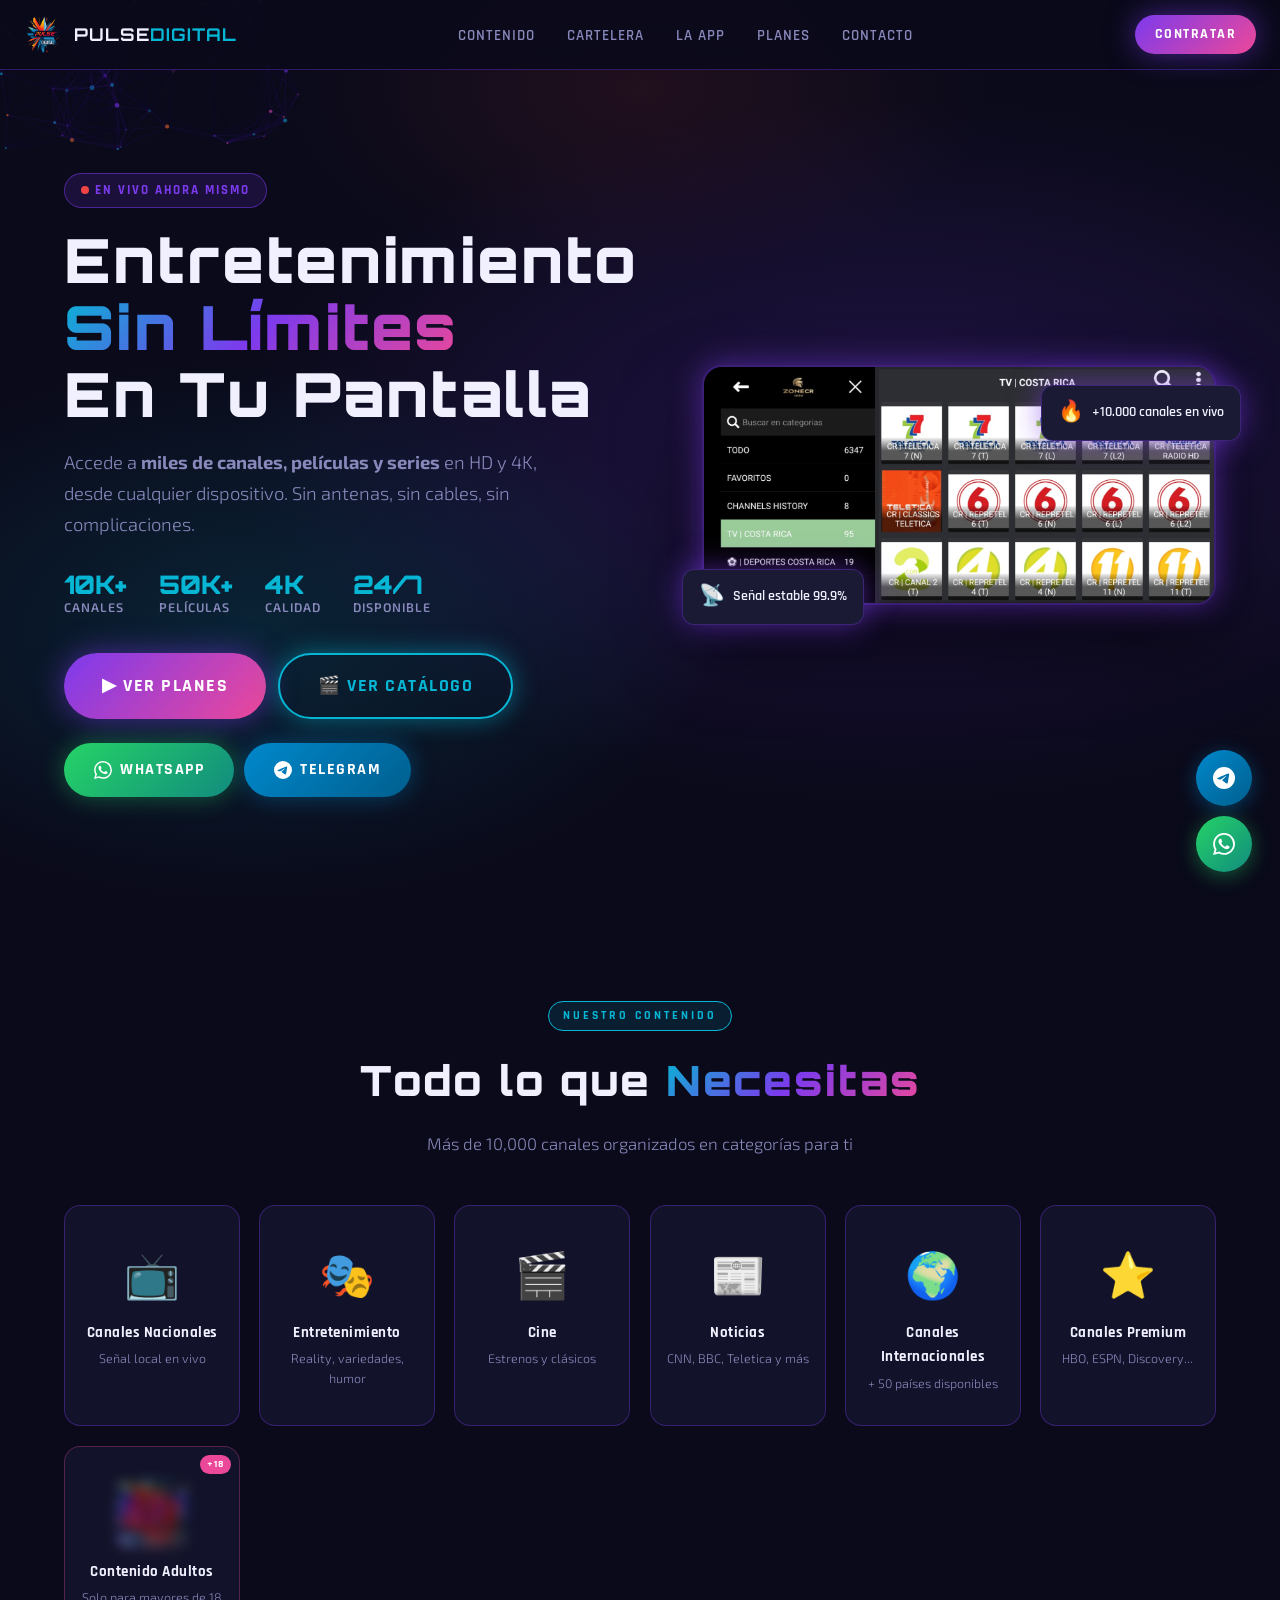
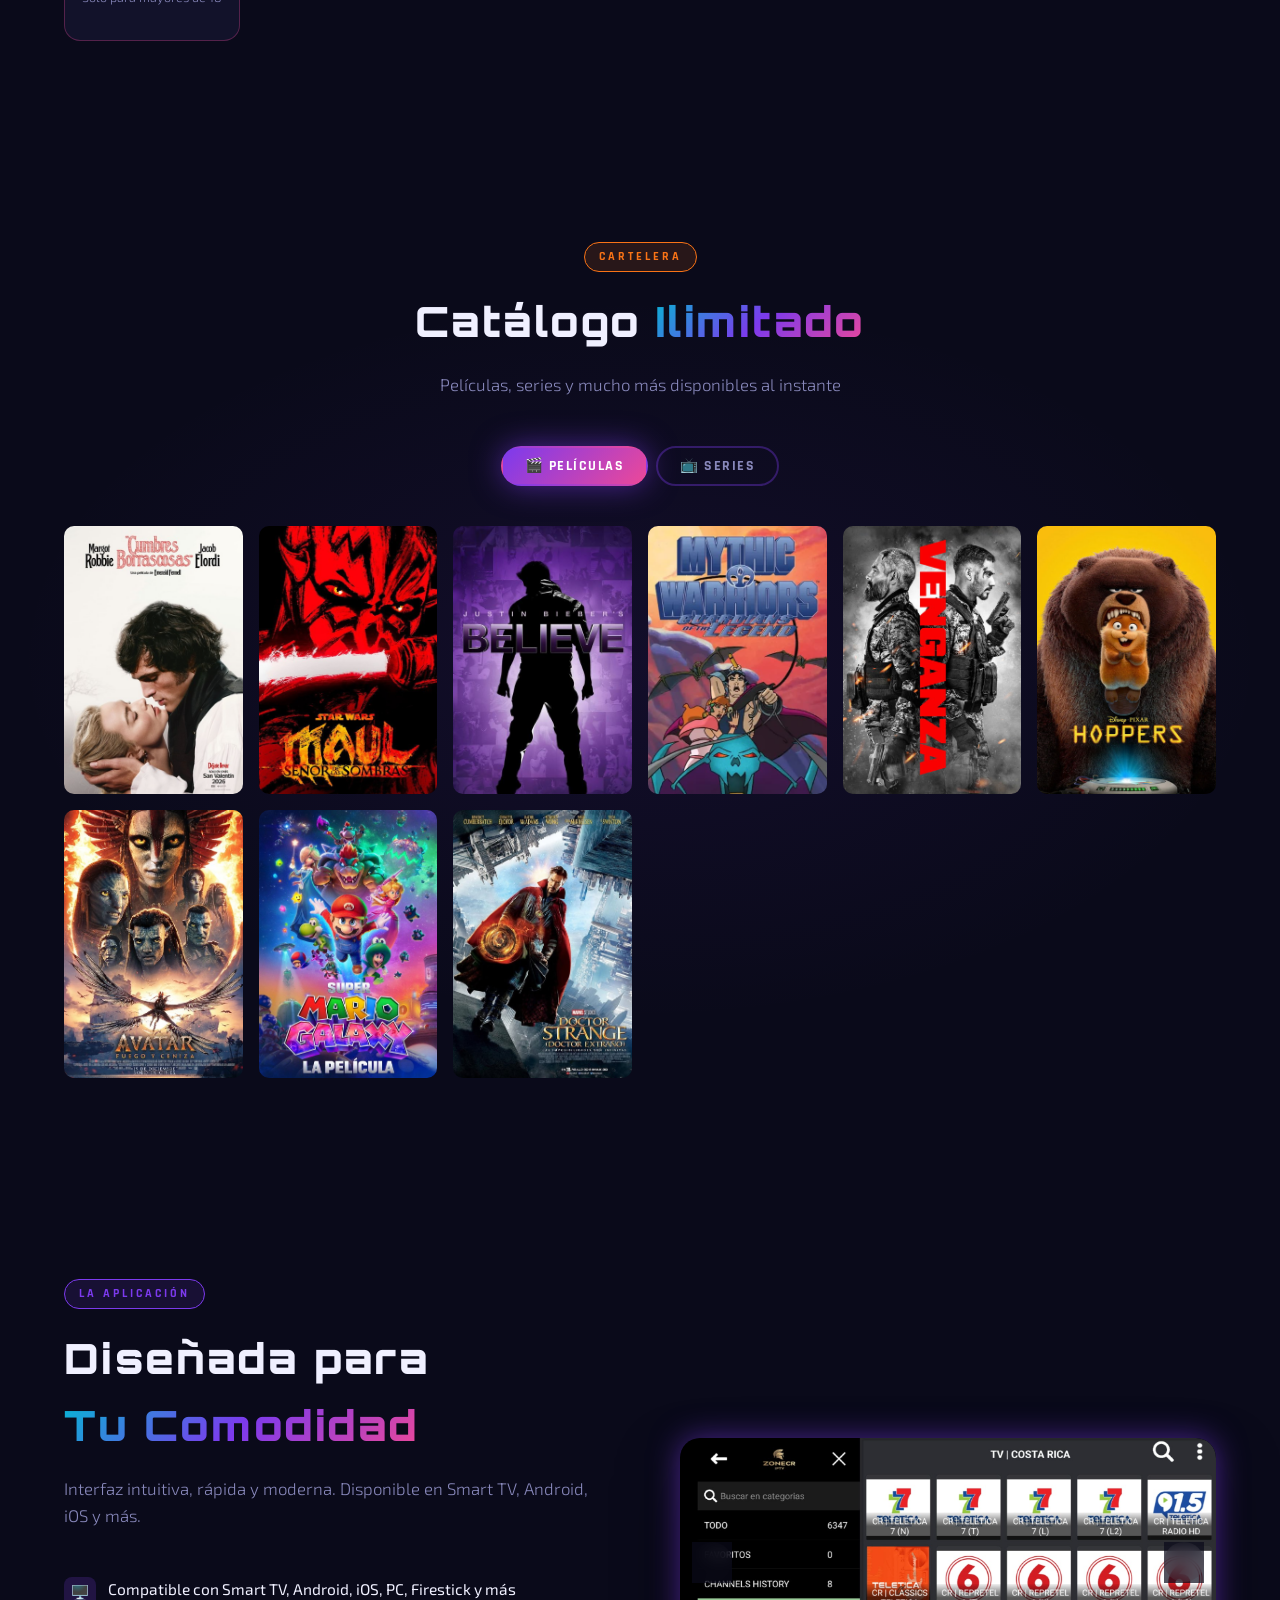
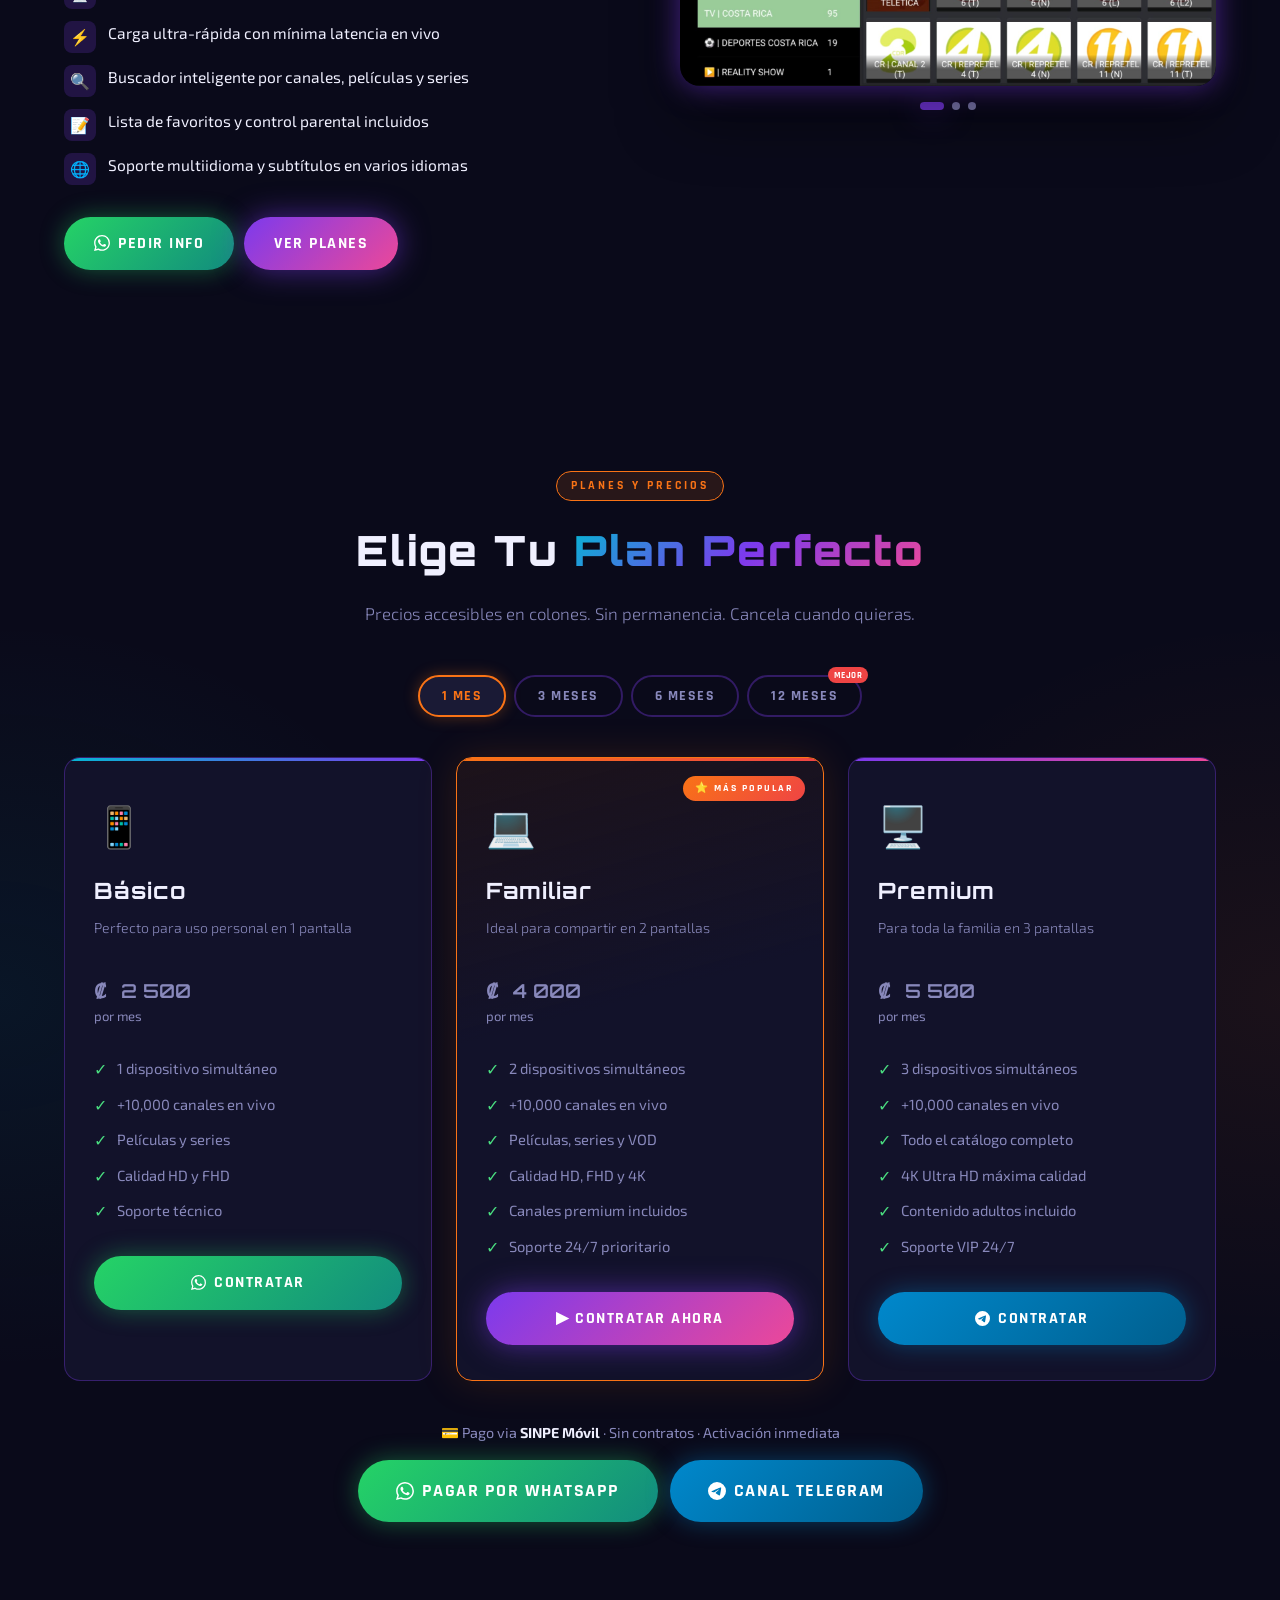
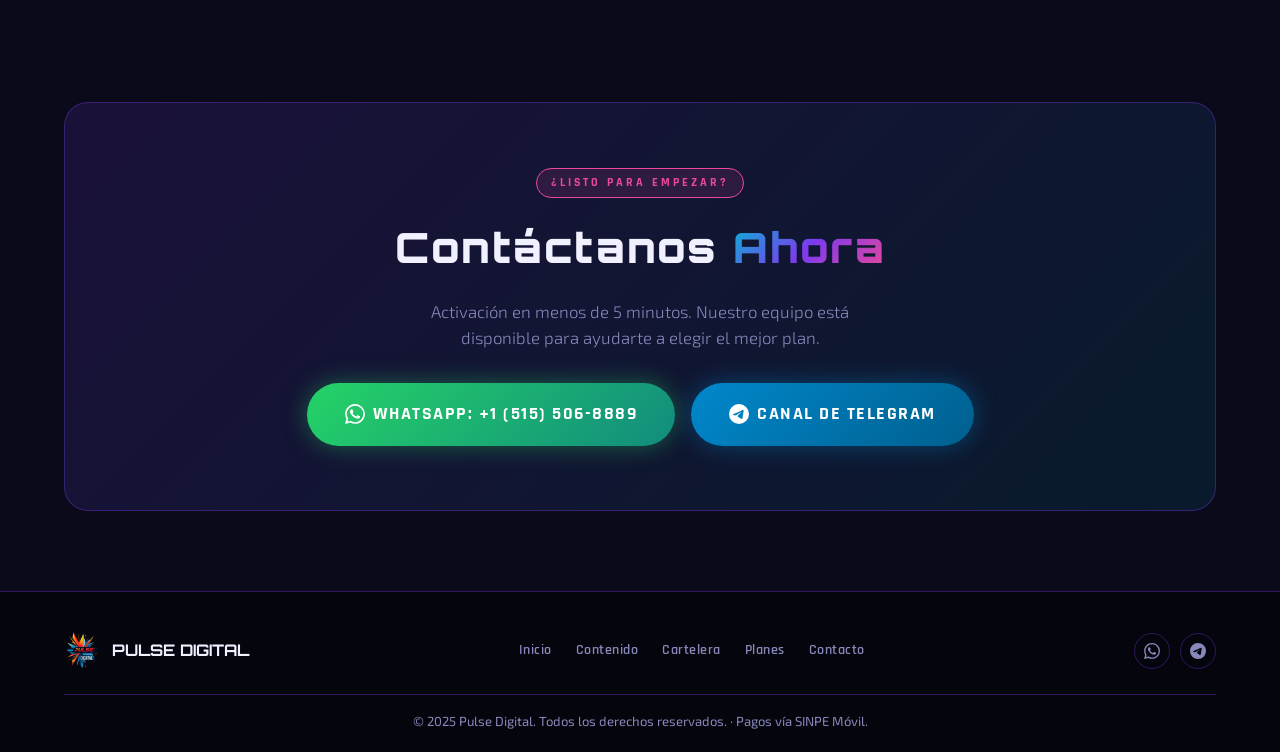
==== commit 3da2a5f9: "creacion carpeta public" ====
--- a/public/index.html
+++ b/public/index.html
@@ -3,7 +3,7 @@
 <head>
   <meta charset="UTF-8" />
   <meta name="viewport" content="width=device-width, initial-scale=1.0" />
-  <title>Pulse Digital — IPTV Premium</title>
+  <title>Pulse Digital</title>
   <meta name="description" content="Accede a miles de canales, películas y series con la mejor calidad de streaming. Pulse Digital IPTV — Entretenimiento sin límites." />
 
   <!-- Favicon -->
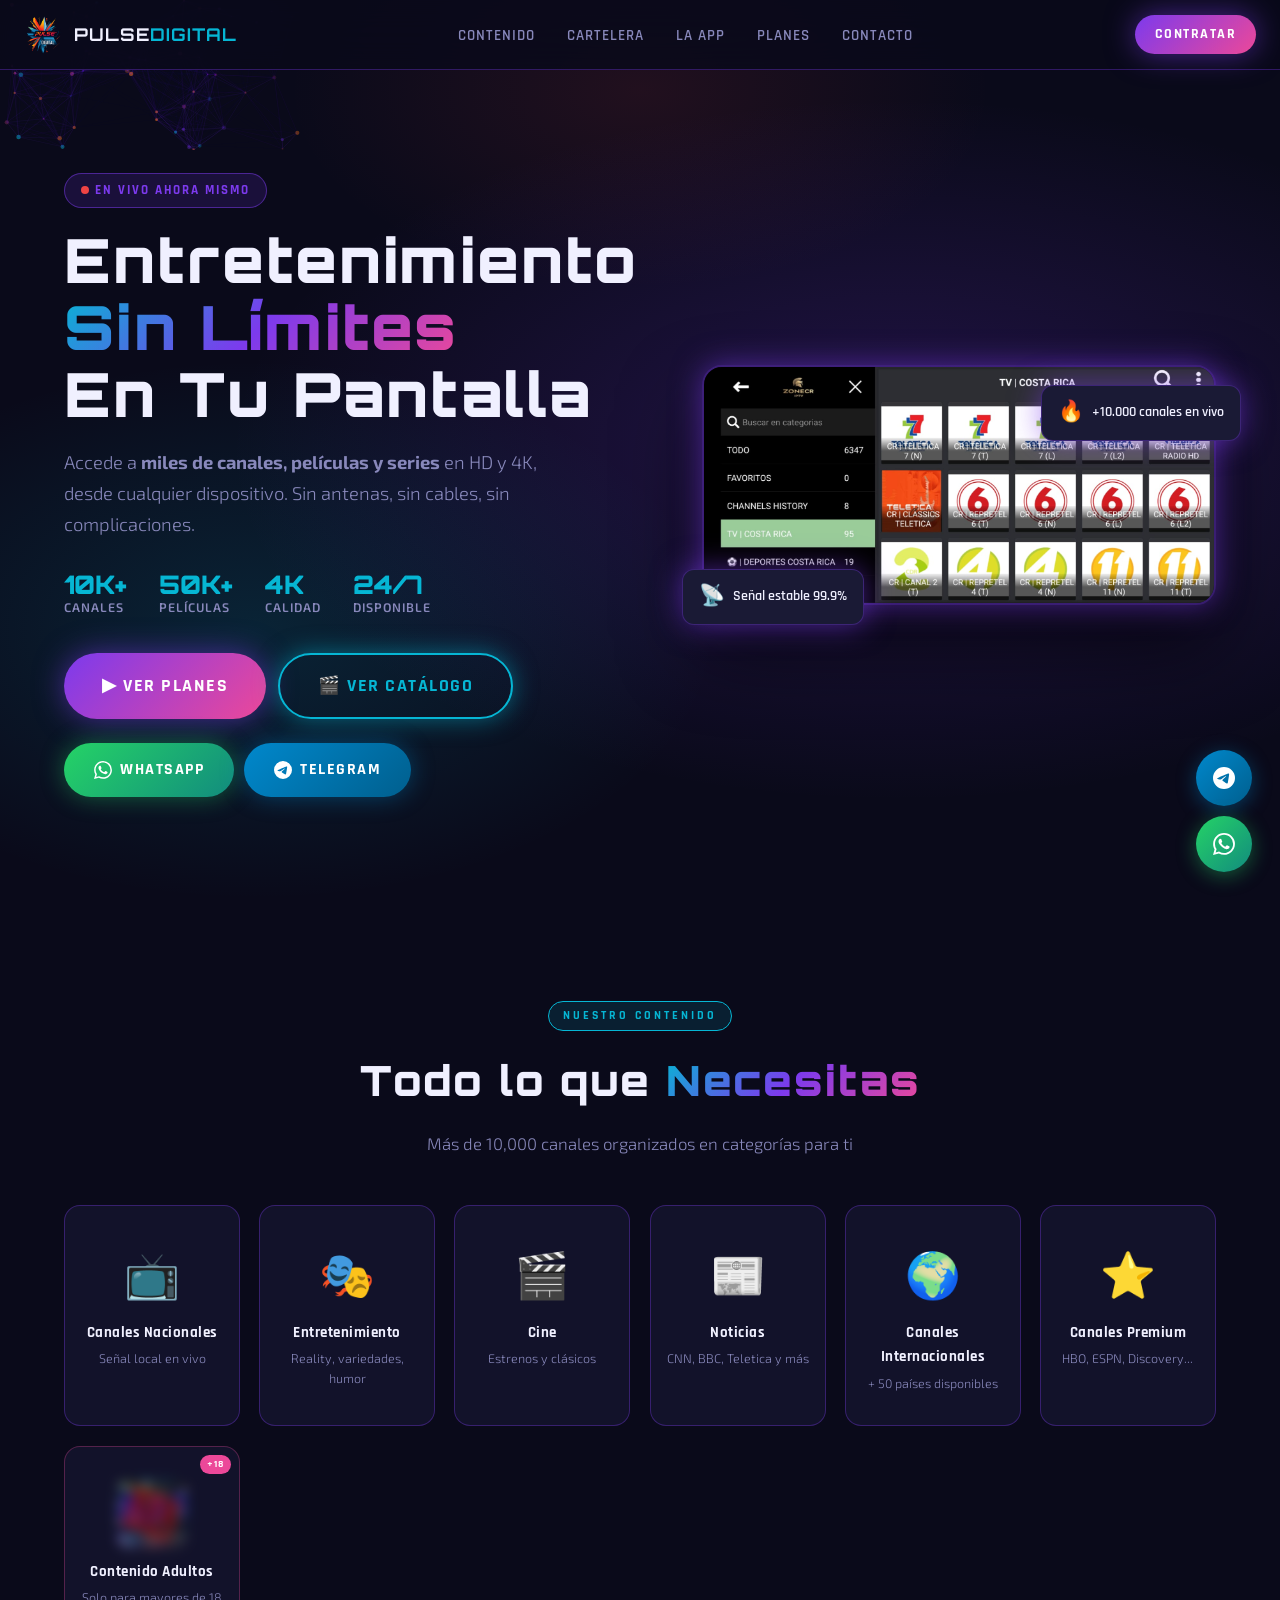
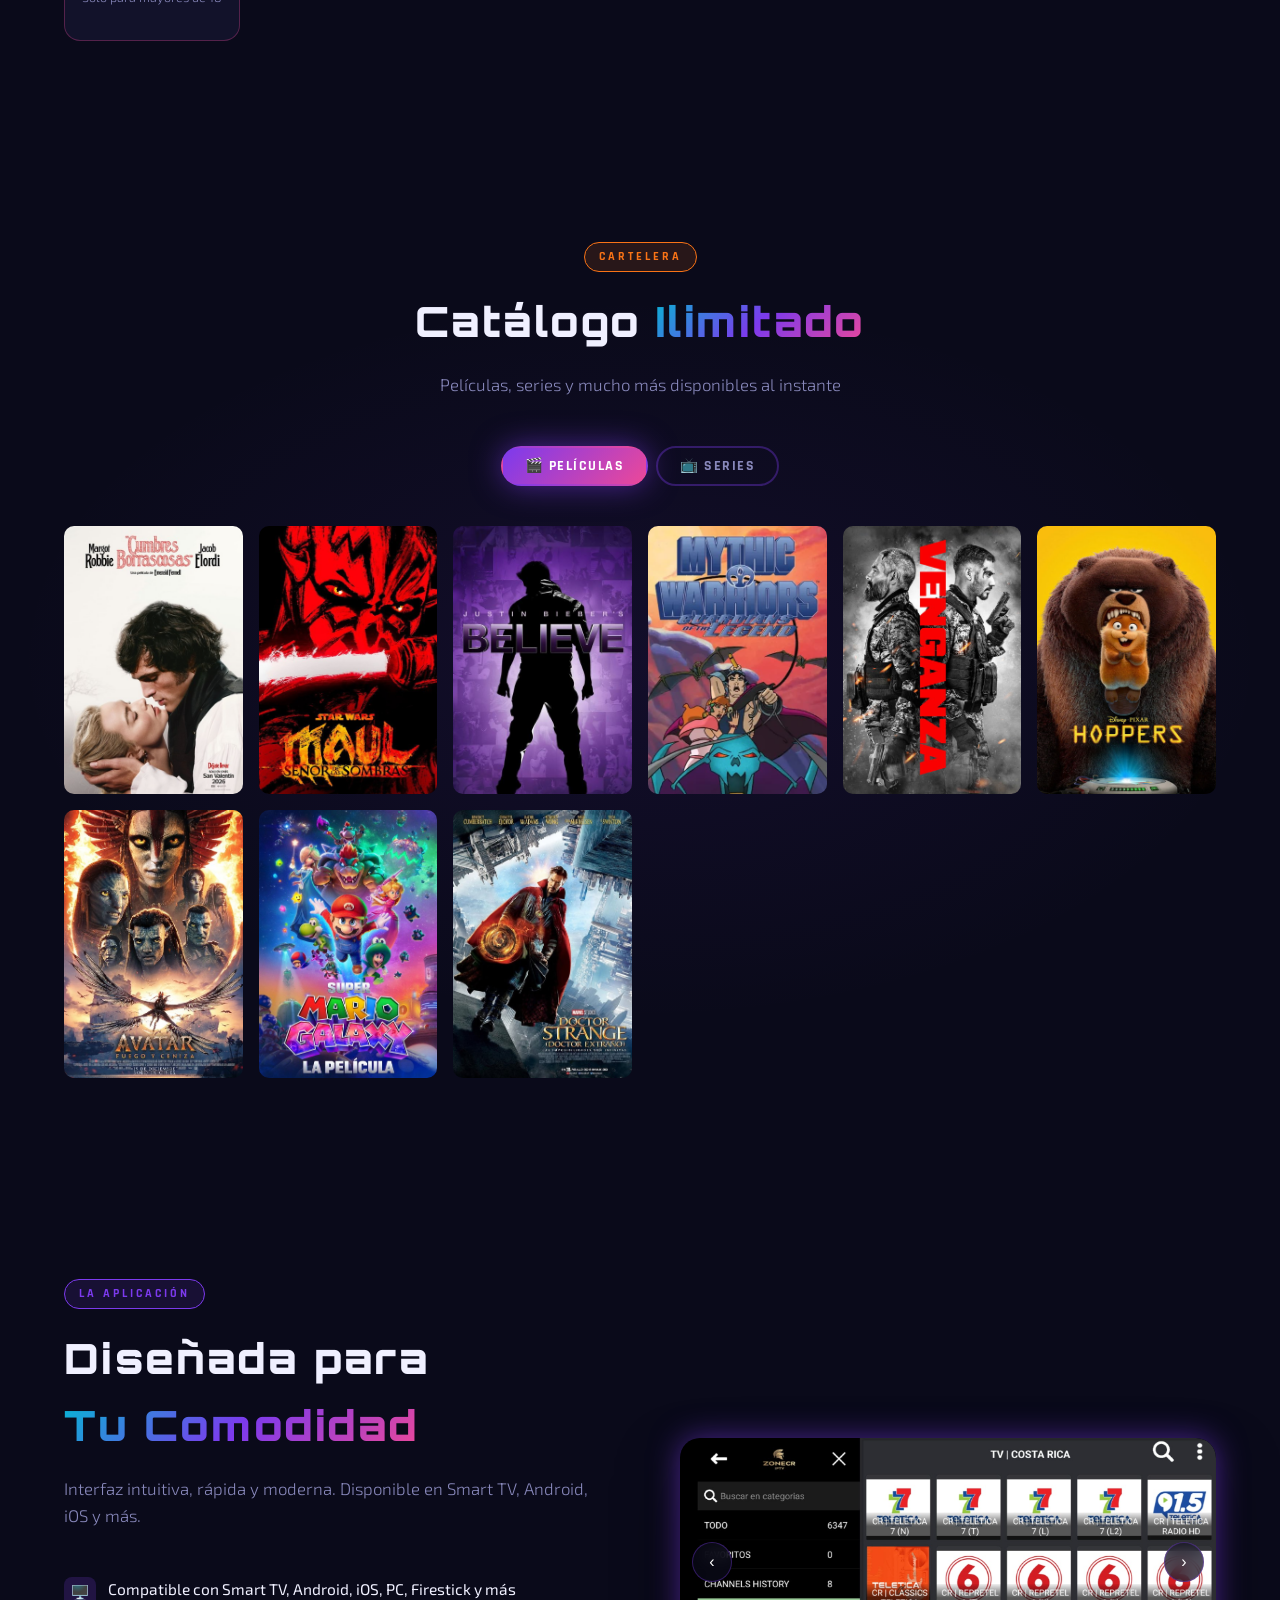
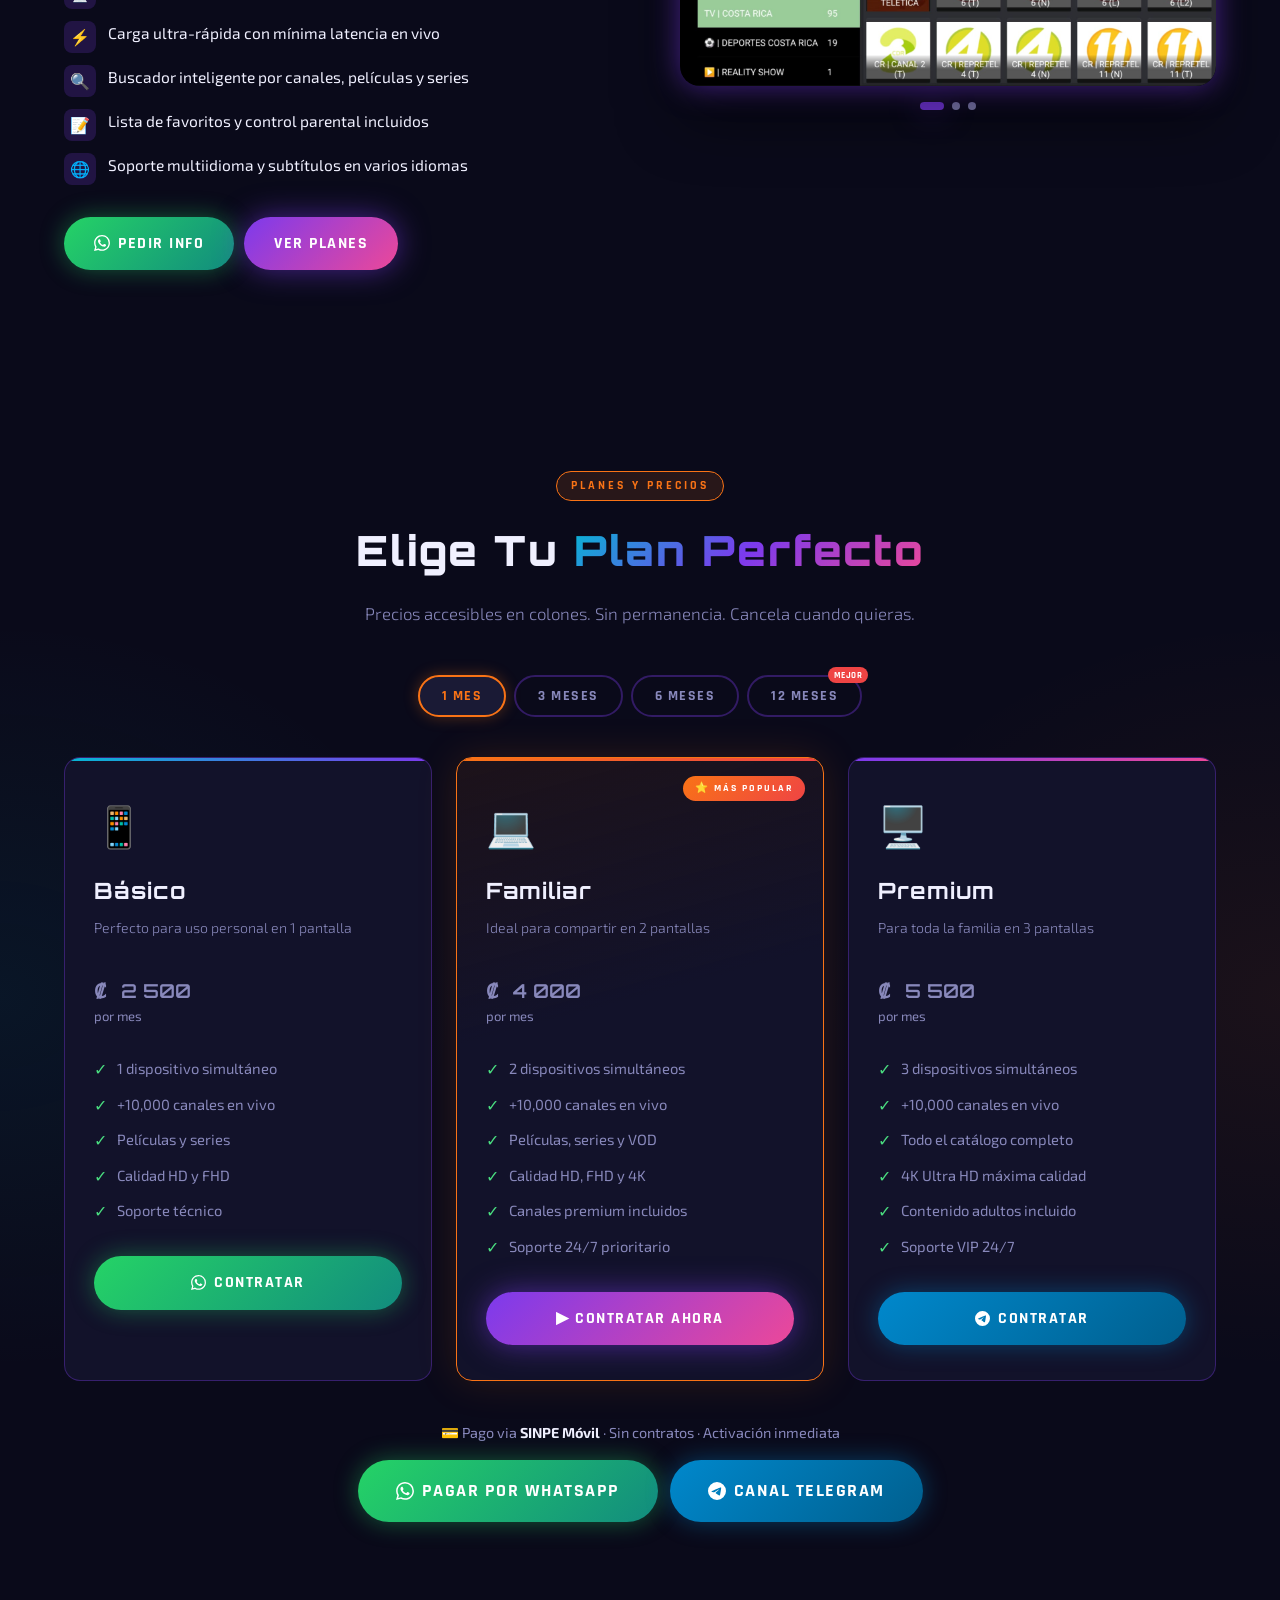
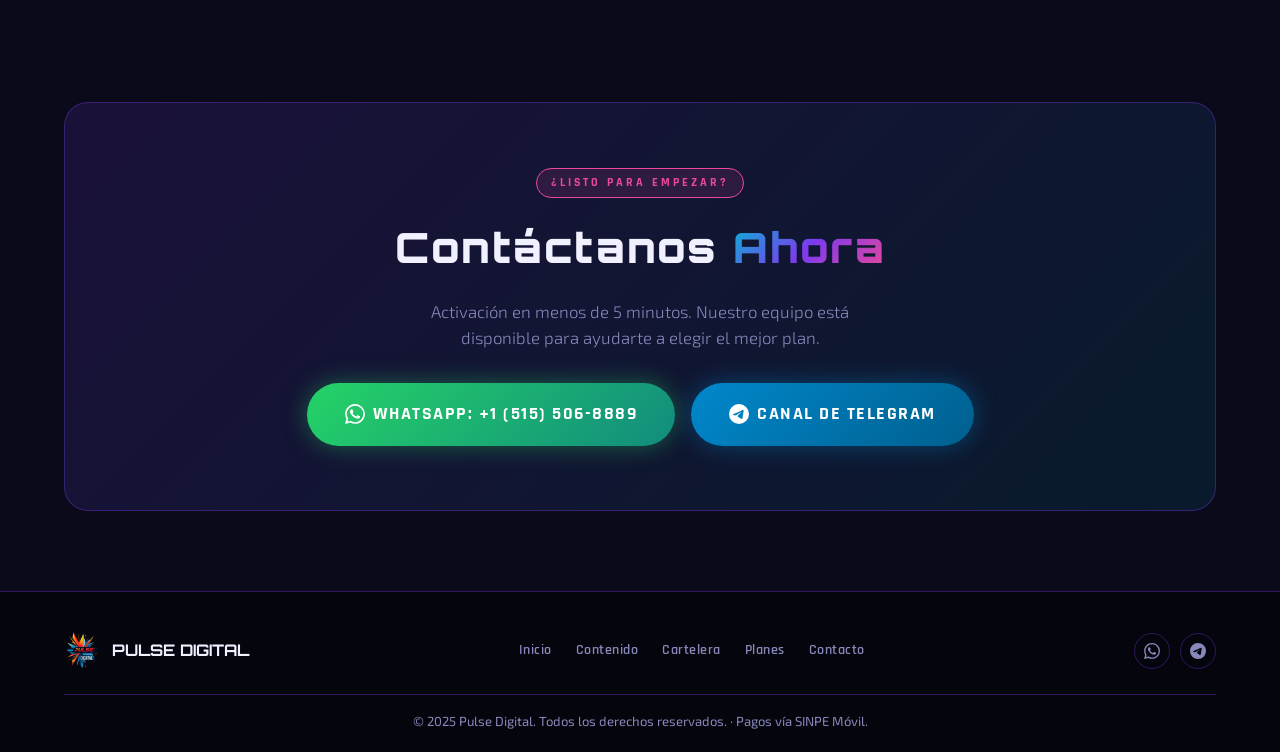
==== commit d8b78cf3: "agregue foto de serie" ====
--- a/public/index.html
+++ b/public/index.html
@@ -303,8 +303,12 @@
           <img src="images/serie3.png" alt="Serie 3" loading="lazy" />
           <div class="media-overlay"><div class="media-play">▶</div></div>
         </div>
+        <div class="media-card reveal reveal-delay-3">
+          <img src="images/serie4.png" alt="Serie 3" loading="lazy" />
+          <div class="media-overlay"><div class="media-play">▶</div></div>
+        </div>
         <div class="media-card reveal reveal-delay-4">
-          <img src="images/serie4.png" alt="Serie 4" loading="lazy" />
+          <img src="images/serie5.png" alt="Serie 4" loading="lazy" />
           <div class="media-overlay"><div class="media-play">▶</div></div>
         </div>
       </div>
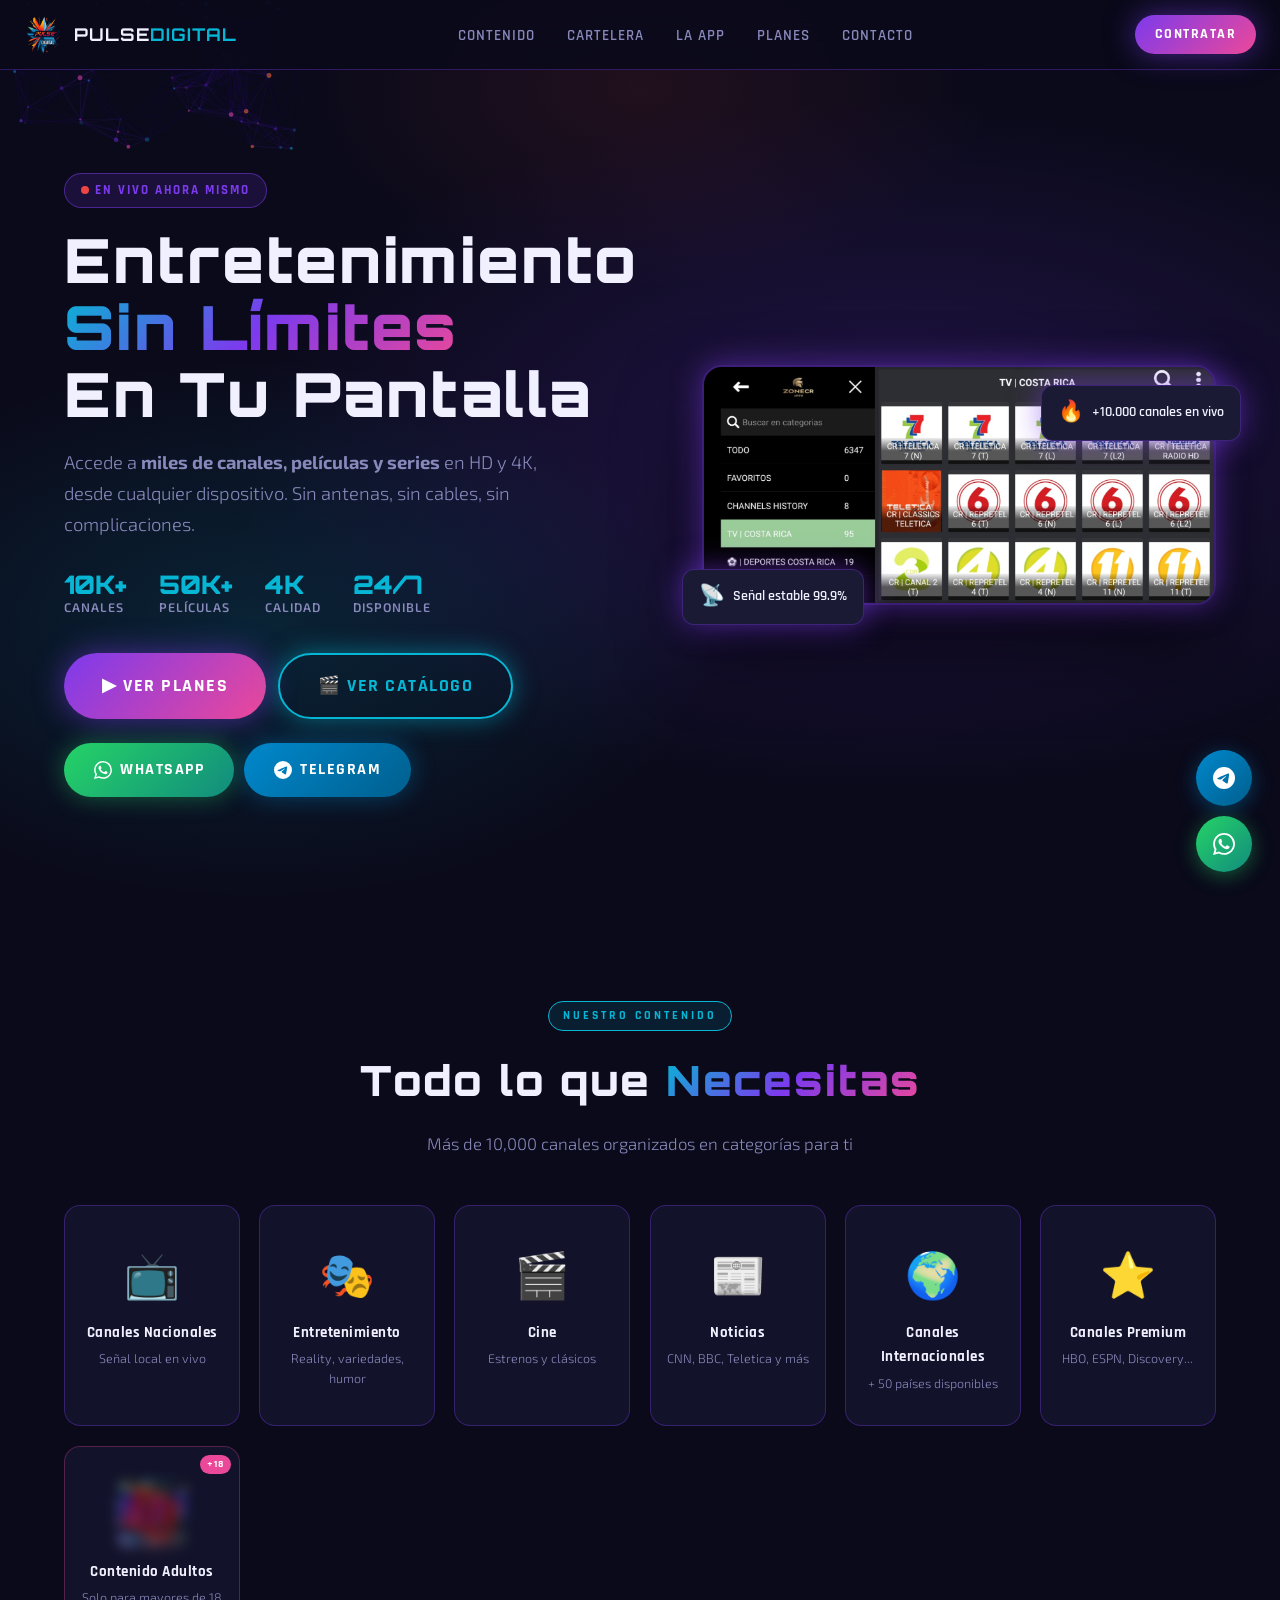
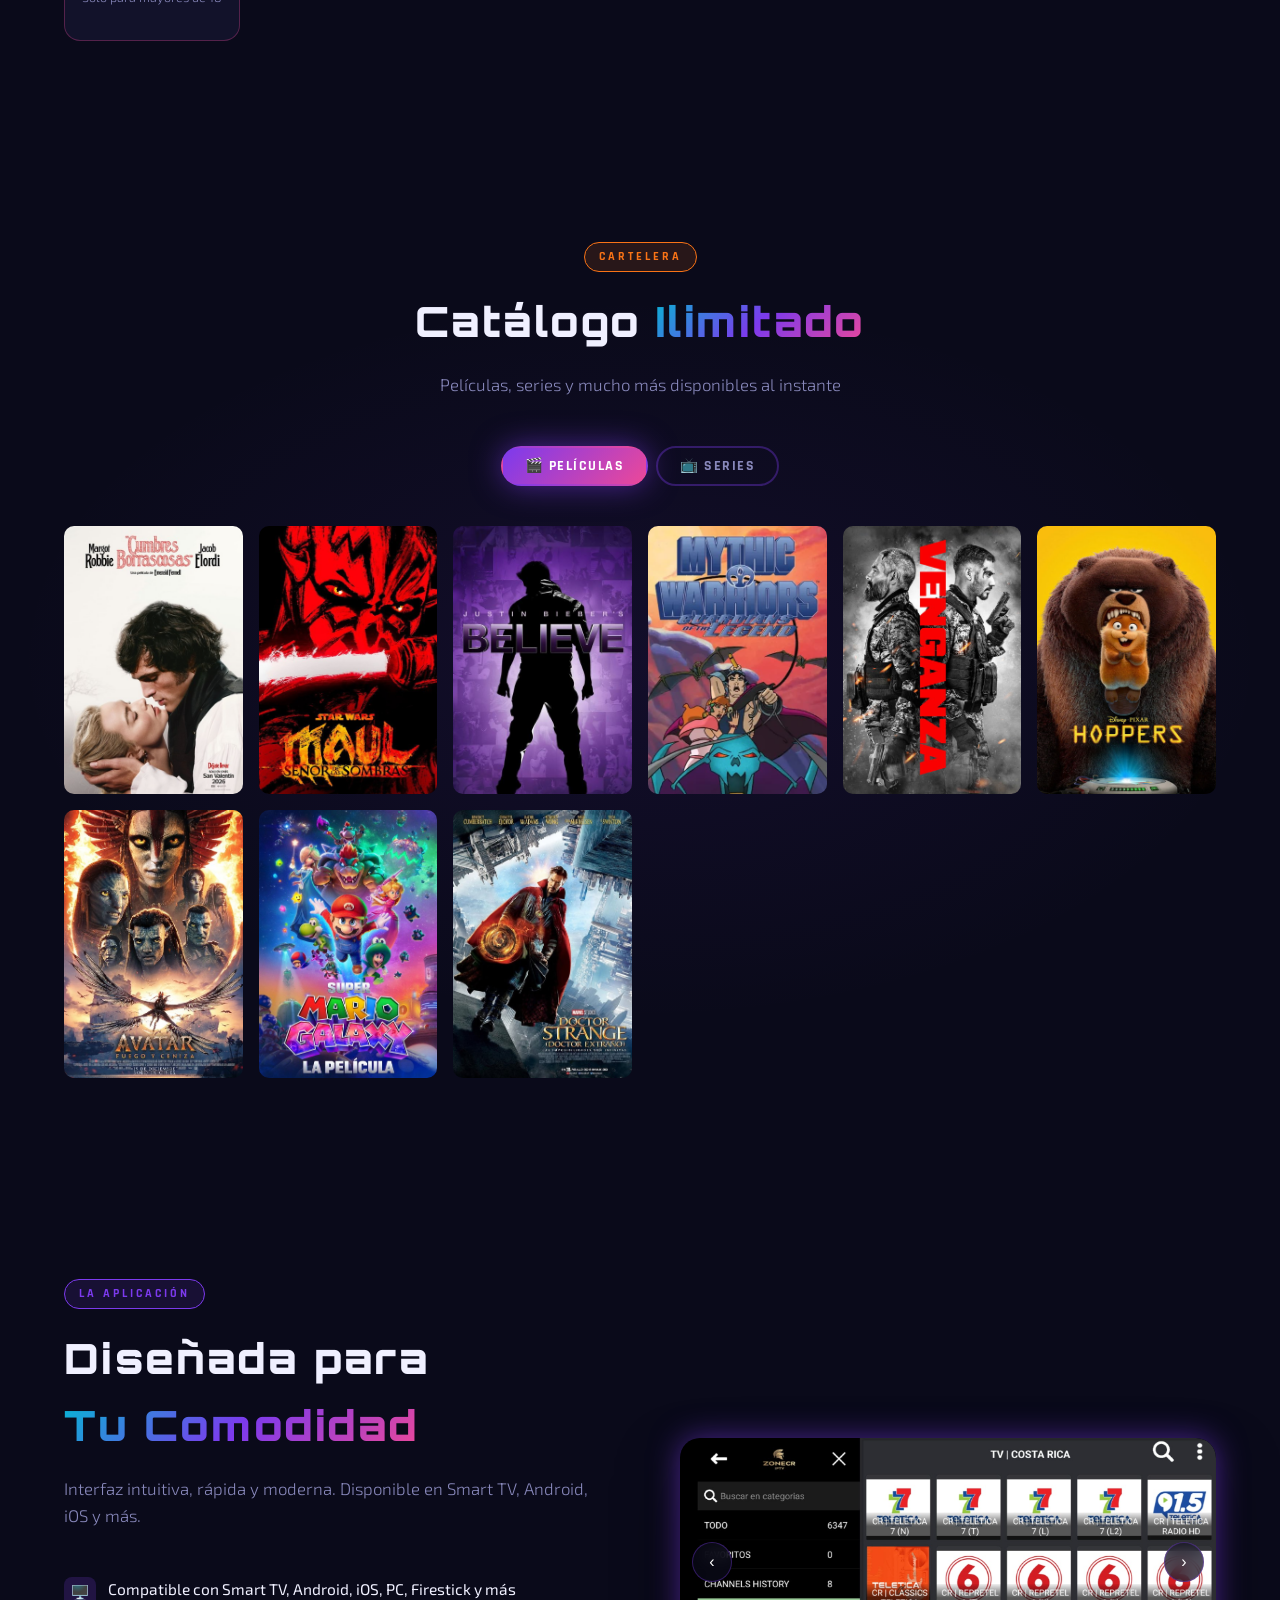
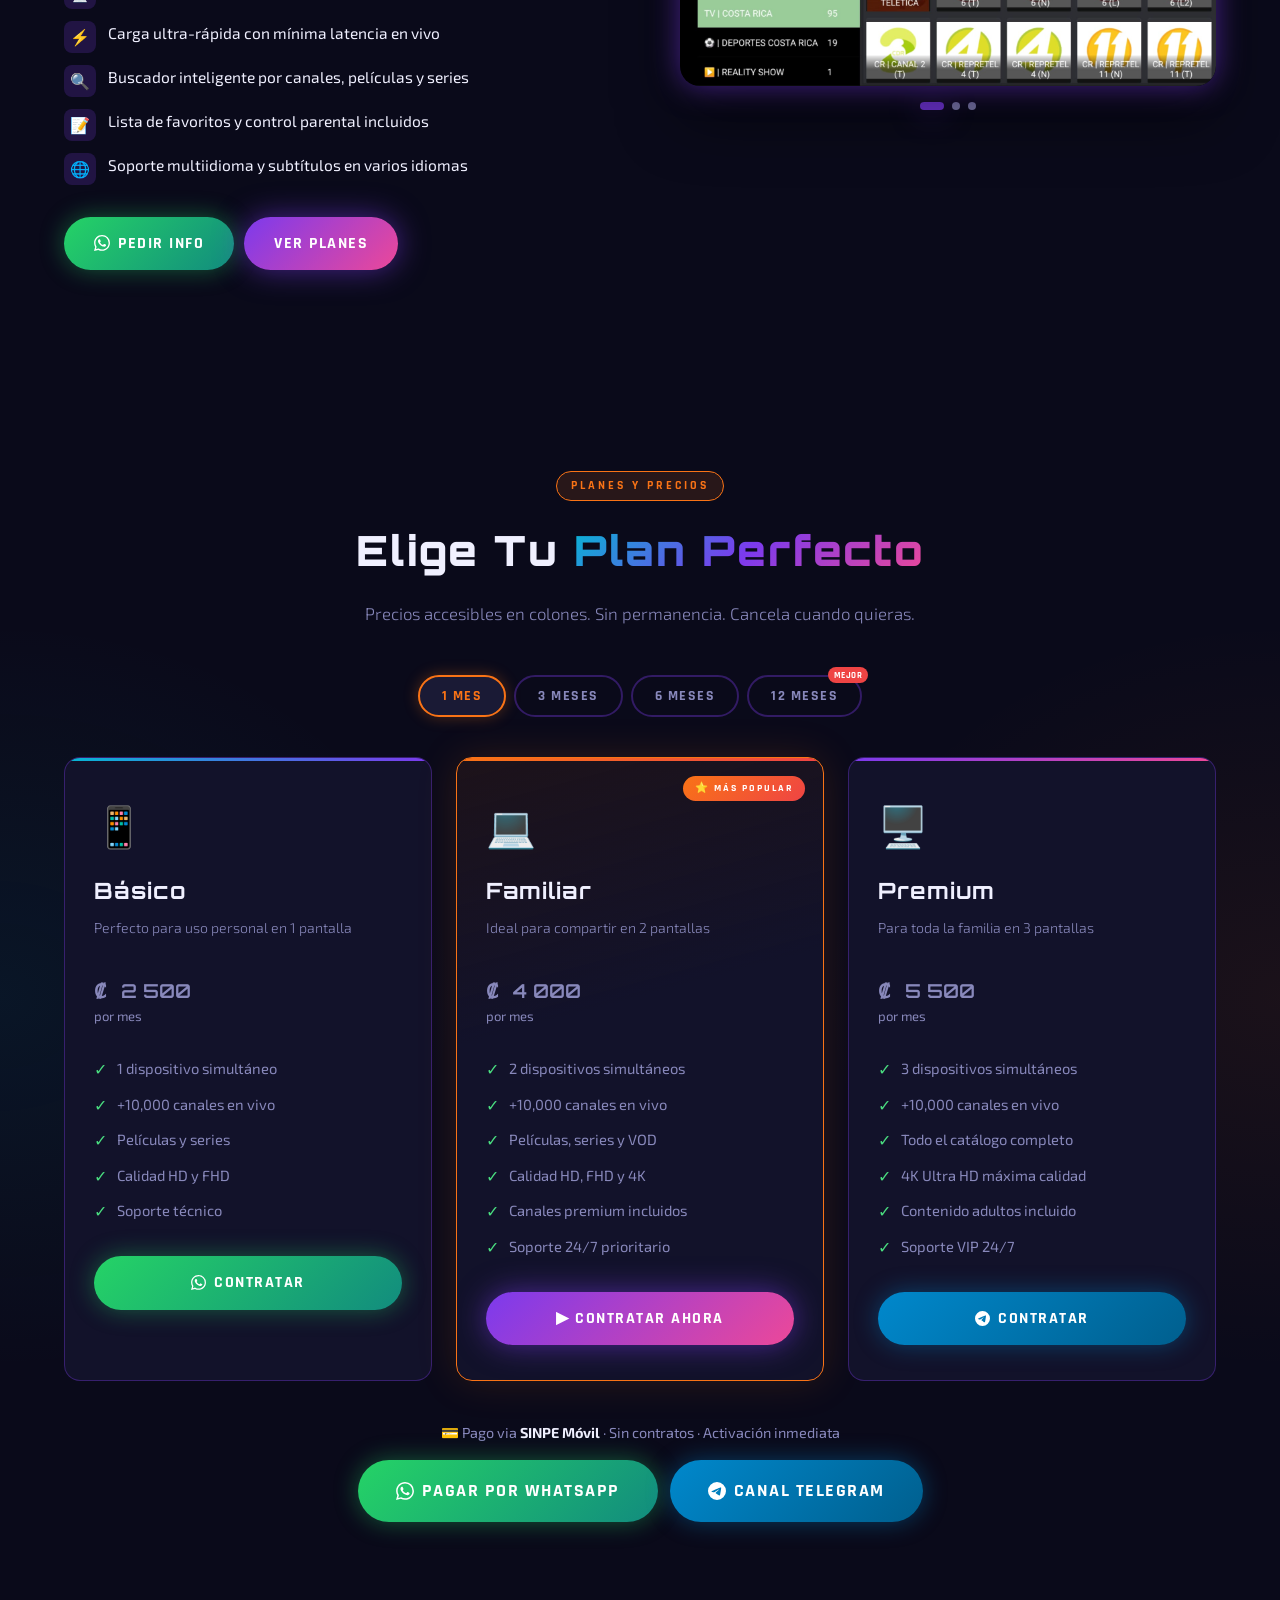
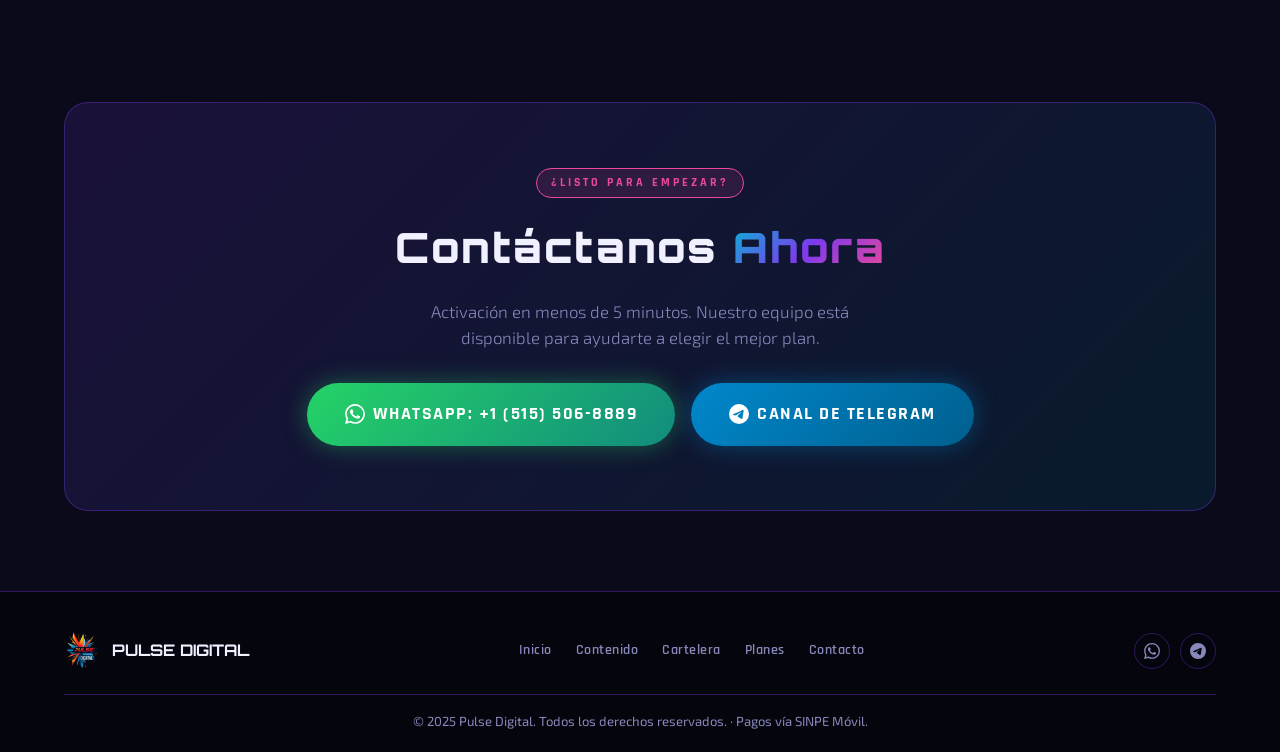
==== commit a291d6d7: "agregue foto de serie" ====
--- a/public/index.html
+++ b/public/index.html
@@ -3,7 +3,7 @@
 <head>
   <meta charset="UTF-8" />
   <meta name="viewport" content="width=device-width, initial-scale=1.0" />
-  <title>Pulse Digital</title>
+  <title>Pulse Digital - Premium</title>
   <meta name="description" content="Accede a miles de canales, películas y series con la mejor calidad de streaming. Pulse Digital IPTV — Entretenimiento sin límites." />
 
   <!-- Favicon -->
